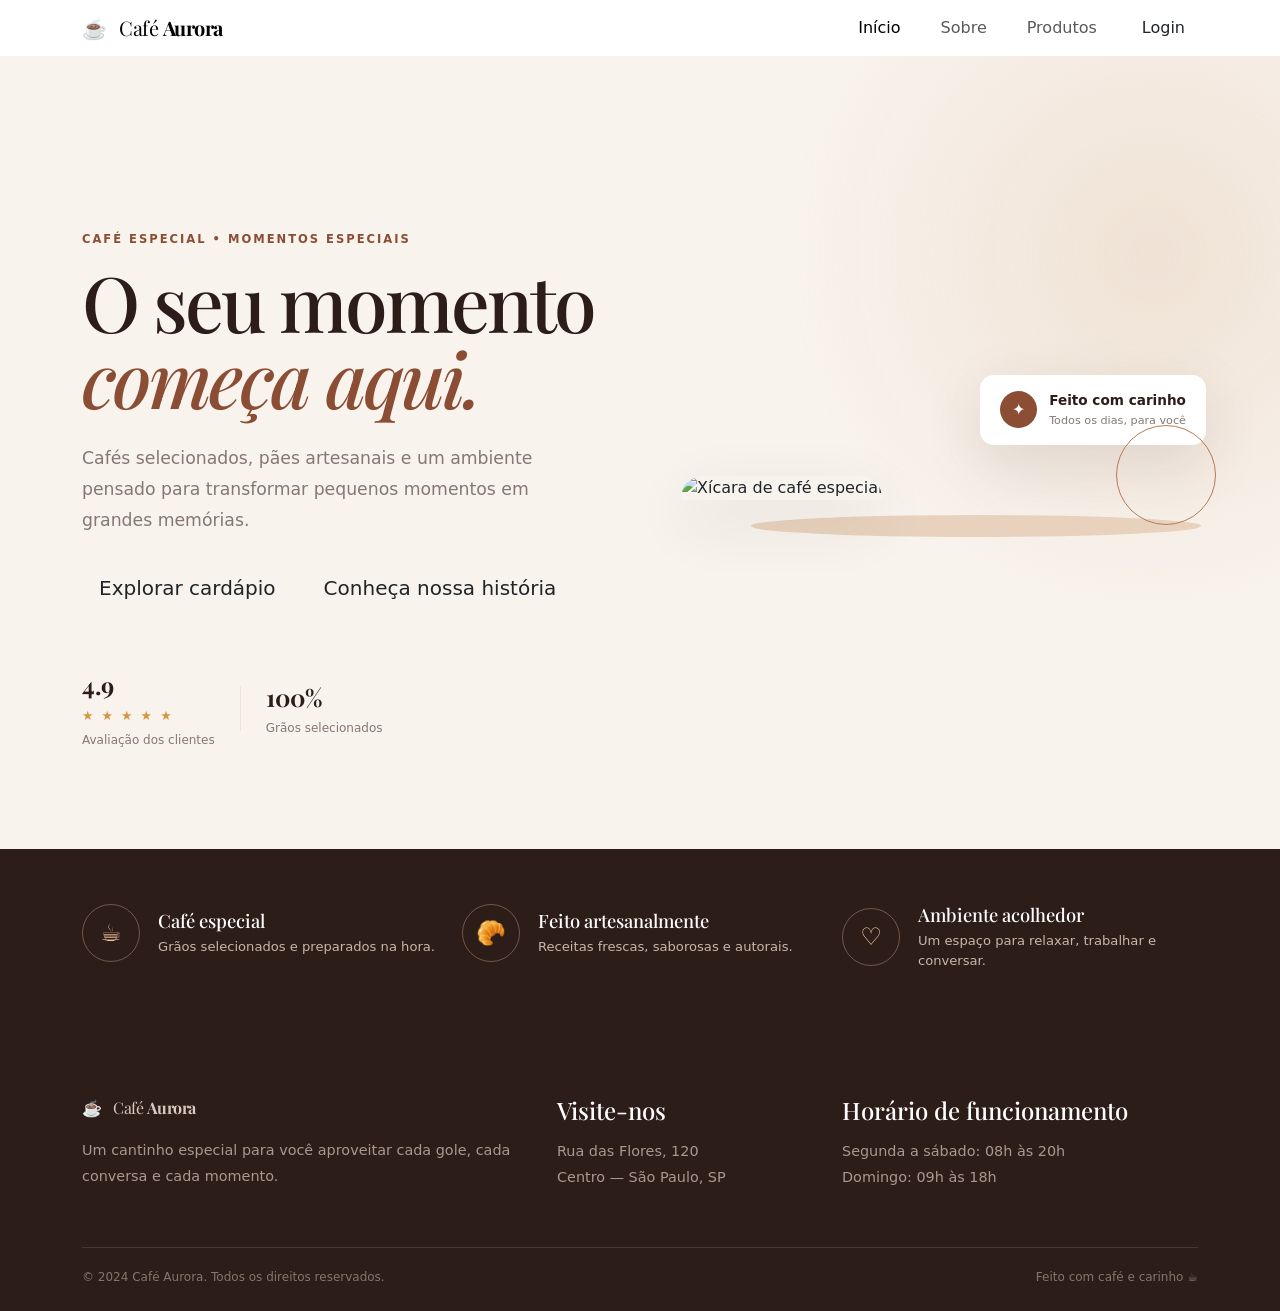
==== index.html @ 01883707 "Change title from 'Café Aurora' to 'Café Aurudo'" ====
<!DOCTYPE html>
<html lang="pt-BR">

<head>
    <meta charset="UTF-8">
    <meta name="viewport" content="width=device-width, initial-scale=1.0">
    <meta name="description" content="Café Aurora — cafés especiais, pães artesanais e momentos inesquecíveis.">
    <title>Café Aurudo</title>

    <link rel="preconnect" href="https://fonts.googleapis.com">
    <link rel="preconnect" href="https://fonts.gstatic.com" crossorigin>
    <link href="https://fonts.googleapis.com/css2?family=DM+Sans:wght@400;500;600;700&family=Playfair+Display:wght@600;700;800&display=swap" rel="stylesheet">

    <link rel="stylesheet" href="./static/css/style.css">
    <link href="https://cdn.jsdelivr.net/npm/bootstrap@5.3.8/dist/css/bootstrap.min.css" rel="stylesheet"
        integrity="sha384-sRIl4kxILFvY47J16cr9ZwB07vP4J8+LH7qKQnuqkuIAvNWLzeN8tE5YBujZqJLB" crossorigin="anonymous">
</head>

<body>

    <header class="site-header">
        <nav class="navbar navbar-expand-lg">
            <div class="container">
                <a class="navbar-brand" href="index.html">
                    <span class="brand-icon">☕</span>
                    Café <strong>Aurora</strong>
                </a>

                <button class="navbar-toggler" type="button" data-bs-toggle="collapse"
                    data-bs-target="#menuPrincipal" aria-controls="menuPrincipal"
                    aria-expanded="false" aria-label="Abrir menu">
                    <span class="navbar-toggler-icon"></span>
                </button>

                <div class="collapse navbar-collapse" id="menuPrincipal">
                    <ul class="navbar-nav ms-auto align-items-lg-center gap-lg-4">
                        <li class="nav-item">
                            <a class="nav-link active" href="index.html">Início</a>
                        </li>
                        <li class="nav-item">
                            <a class="nav-link" href="sobre.html">Sobre</a>
                        </li>
                        <li class="nav-item">
                            <a class="nav-link" href="produtos.html">Produtos</a>
                        </li>
                        <li class="nav-item" id="nav-pedidos" style="display: none;">
                            <a class="nav-link" href="pedidos.html">Meus Pedidos</a>
                        </li>
                        <li class="nav-item" id="nav-admin" style="display: none;">
                            <a class="nav-link" href="administrativo.html">Administrativo</a>
                        </li>
                        <li class="nav-item">
                            <a id="btn-login-nav" class="btn btn-coffee" href="login.html">Login</a>
                        </li>
                        <li class="nav-item" id="nav-usuario" style="display: none;">
                            <div class="usuario-menu">
                                <span id="usuario-nome">Usuário</span>
                                <button id="btn-logout" class="btn btn-outline-coffee btn-sm">Sair</button>
                            </div>
                        </li>
                    </ul>
                </div>
            </div>
        </nav>
    </header>

    <main>

        <section id="inicio" class="hero-section">
            <div class="container">
                <div class="row align-items-center g-5">

                    <div class="col-lg-6">
                        <span class="eyebrow">CAFÉ ESPECIAL • MOMENTOS ESPECIAIS</span>

                        <h1>
                            O seu momento
                            <span>começa aqui.</span>
                        </h1>

                        <p class="hero-text">
                            Cafés selecionados, pães artesanais e um ambiente pensado
                            para transformar pequenos momentos em grandes memórias.
                        </p>

                        <div class="hero-buttons">
                            <a href="produtos.html" class="btn btn-coffee btn-lg">
                                Explorar cardápio
                            </a>
                            <a href="sobre.html" class="btn btn-outline-coffee btn-lg">
                                Conheça nossa história
                            </a>
                        </div>

                        <div class="hero-info">
                            <div>
                                <strong>4.9</strong>
                                <span>★ ★ ★ ★ ★</span>
                                <small>Avaliação dos clientes</small>
                            </div>

                            <div class="info-divider"></div>

                            <div>
                                <strong>100%</strong>
                                <small>Grãos selecionados</small>
                            </div>
                        </div>
                    </div>

                    <div class="col-lg-6">
                        <div class="hero-image-wrapper">
                            <img src="./static/img/cafe1.png" class="hero-image" alt="Xícara de café especial">
                            <div class="floating-card">
                                <span class="floating-icon">✦</span>
                                <div>
                                    <strong>Feito com carinho</strong>
                                    <small>Todos os dias, para você</small>
                                </div>
                            </div>
                            <div class="decorative-circle"></div>
                        </div>
                    </div>

                </div>
            </div>
        </section>

        <section class="features-section">
            <div class="container">
                <div class="row g-4">

                    <div class="col-md-4">
                        <div class="feature-card">
                            <span class="feature-icon">☕</span>
                            <div>
                                <h3>Café especial</h3>
                                <p>Grãos selecionados e preparados na hora.</p>
                            </div>
                        </div>
                    </div>

                    <div class="col-md-4">
                        <div class="feature-card">
                            <span class="feature-icon">🥐</span>
                            <div>
                                <h3>Feito artesanalmente</h3>
                                <p>Receitas frescas, saborosas e autorais.</p>
                            </div>
                        </div>
                    </div>

                    <div class="col-md-4">
                        <div class="feature-card">
                            <span class="feature-icon">♡</span>
                            <div>
                                <h3>Ambiente acolhedor</h3>
                                <p>Um espaço para relaxar, trabalhar e conversar.</p>
                            </div>
                        </div>
                    </div>

                </div>
            </div>
        </section>

    </main>

    <footer class="site-footer">
        <div class="container">
            <div class="row gy-4 align-items-center">
                <div class="col-lg-5">
                    <a class="navbar-brand footer-brand" href="index.html">
                        <span class="brand-icon">☕</span>
                        Café <strong>Aurora</strong>
                    </a>
                    <p>Um cantinho especial para você aproveitar cada gole, cada conversa e cada momento.</p>
                </div>
                <div class="col-lg-3">
                    <h4>Visite-nos</h4>
                    <p>Rua das Flores, 120<br>Centro — São Paulo, SP</p>
                </div>
                <div class="col-lg-4">
                    <h4>Horário de funcionamento</h4>
                    <p>Segunda a sábado: 08h às 20h<br>Domingo: 09h às 18h</p>
                </div>
            </div>
            <div class="footer-bottom">
                <span>© 2024 Café Aurora. Todos os direitos reservados.</span>
                <span>Feito com café e carinho ☕</span>
            </div>
        </div>
    </footer>

    <script src="https://cdn.jsdelivr.net/npm/bootstrap@5.3.8/dist/js/bootstrap.bundle.min.js"
        integrity="sha384-FKyoEForCGlyvwx9Hj09JcYn3nv7wiPVlz7YYwJrWVcXK/BmnVDxM+D2scQbITxI"
        crossorigin="anonymous"></script>

    <script src="./static/js/auth.js"></script>

</body>

</html>
---- static/css/style.css ----
:root {
  --coffee-dark: #2d1d18;
  --coffee: #8b4e35;
  --coffee-light: #b97955;
  --cream: #f8f3ed;
  --cream-dark: #eee3d7;
  --text: #40322c;
  --muted: #867871;
  --white: #ffffff;
  --shadow: 0 20px 60px rgba(67, 42, 29, 0.12);
}

* { box-sizing: border-box; }
html { scroll-behavior: smooth; }
body {
  margin: 0;
  font-family: "DM Sans", sans-serif;
  background: var(--cream);
  color: var(--text);
}

h1, h2, h3, h4, .navbar-brand { font-family: "Playfair Display", serif; }
img { max-width: 100%; }

a { text-decoration: none; }
button, input, select, textarea { font-family: inherit; }

.site-header { position: relative; z-index: 10; }
.navbar { padding: 20px 0; }
.navbar-brand {
  color: var(--coffee-dark);
  font-size: 1.6rem;
  letter-spacing: -0.5px;
}
.navbar-brand:hover { color: var(--coffee); }
.brand-icon { margin-right: 8px; }
.nav-link {
  color: var(--coffee-dark);
  font-weight: 600;
}
.nav-link:hover, .nav-link.active { color: var(--coffee); }

.btn {
  border-radius: 50px;
  padding: 12px 22px;
  font-weight: 700;
  transition: all 0.3s ease;
}
.btn-coffee {
  background: var(--coffee);
  color: var(--white);
  border: 2px solid var(--coffee);
}
.btn-coffee:hover {
  background: var(--coffee-dark);
  border-color: var(--coffee-dark);
  color: var(--white);
}
.btn-outline-coffee {
  background: transparent;
  border: 2px solid var(--coffee);
  color: var(--coffee);
}
.btn-outline-coffee:hover {
  background: var(--coffee);
  color: var(--white);
}
.btn-sm {
  padding: 8px 14px;
  font-size: 0.8rem;
}

.usuario-menu {
  display: flex;
  align-items: center;
  gap: 10px;
  padding: 8px 12px;
  border-radius: 999px;
  background: rgba(139, 78, 53, 0.06);
  color: var(--coffee-dark);
  font-weight: 600;
}

.eyebrow {
  display: inline-block;
  margin-bottom: 16px;
  color: var(--coffee);
  font-size: 0.72rem;
  font-weight: 800;
  letter-spacing: 2px;
}

.site-footer {
  background: var(--coffee-dark);
  color: #d9c9be;
  padding: 70px 0 25px;
}
.footer-brand {
  display: inline-block;
  margin-bottom: 18px;
  color: var(--white);
}
.site-footer p {
  color: #aa988c;
  line-height: 1.8;
  font-size: 0.9rem;
}
.site-footer h4 {
  color: var(--white);
  margin-bottom: 15px;
}
.footer-bottom {
  display: flex;
  justify-content: space-between;
  gap: 20px;
  margin-top: 40px;
  padding-top: 20px;
  border-top: 1px solid rgba(255,255,255,0.12);
  color: #86756a;
  font-size: 0.75rem;
}

.hero-section {
  min-height: 780px;
  padding: 170px 0 100px;
  background:
      radial-gradient(circle at 90% 25%, rgba(212, 165, 125, 0.22), transparent 28%),
      var(--cream);
}

.hero-section h1 {
  max-width: 580px;
  color: var(--coffee-dark);
  font-size: clamp(3.4rem, 6vw, 5.7rem);
  line-height: 0.98;
  letter-spacing: -3px;
}

.hero-section h1 span {
  color: var(--coffee);
  font-style: italic;
}

.hero-text {
  max-width: 490px;
  margin: 28px 0;
  color: var(--muted);
  font-size: 1.08rem;
  line-height: 1.8;
}

.hero-buttons {
  display: flex;
  flex-wrap: wrap;
  gap: 14px;
}

.hero-info {
  display: flex;
  align-items: center;
  gap: 25px;
  margin-top: 55px;
}

.hero-info strong {
  display: block;
  color: var(--coffee-dark);
  font-family: "Playfair Display", serif;
  font-size: 1.5rem;
}

.hero-info span {
  color: #d5973d;
  font-size: 0.8rem;
  letter-spacing: 2px;
}

.hero-info small {
  display: block;
  margin-top: 4px;
  color: var(--muted);
  font-size: 0.75rem;
}

.info-divider {
  width: 1px;
  height: 45px;
  background: var(--cream-dark);
}

.hero-image-wrapper {
  position: relative;
  z-index: 1;
  max-width: 500px;
  margin: 0 auto;
}

.hero-image-wrapper::before {
  position: absolute;
  z-index: -1;
  top: 40px;
  right: -20px;
  width: 90%;
  height: 90%;
  border-radius: 50%;
  background: #e8d2bd;
  content: "";
}

.hero-image {
  width: 100%;
  height: 520px;
  border-radius: 240px 240px 25px 25px;
  object-fit: cover;
  box-shadow: var(--shadow);
}

.decorative-circle {
  position: absolute;
  right: -35px;
  bottom: -25px;
  width: 100px;
  height: 100px;
  border: 1px solid var(--coffee-light);
  border-radius: 50%;
}

.floating-card {
  position: absolute;
  right: -25px;
  bottom: 55px;
  display: flex;
  align-items: center;
  gap: 12px;
  padding: 15px 20px;
  border-radius: 14px;
  background: var(--white);
  box-shadow: var(--shadow);
}

.floating-icon {
  display: grid;
  width: 37px;
  height: 37px;
  color: var(--white);
  background: var(--coffee);
  border-radius: 50%;
  place-items: center;
}

.floating-card strong,
.floating-card small {
  display: block;
}

.floating-card strong {
  color: var(--coffee-dark);
  font-size: 0.85rem;
}

.floating-card small {
  margin-top: 3px;
  color: var(--muted);
  font-size: 0.7rem;
}

.features-section {
  padding: 55px 0;
  background: var(--coffee-dark);
}

.feature-card {
  display: flex;
  align-items: center;
  gap: 18px;
  color: var(--white);
}

.feature-icon {
  display: grid;
  flex-shrink: 0;
  width: 58px;
  height: 58px;
  color: #f4c49d;
  border: 1px solid rgba(244, 196, 157, 0.35);
  border-radius: 50%;
  font-size: 1.5rem;
  place-items: center;
}

.feature-card h3 {
  margin-bottom: 5px;
  font-size: 1.15rem;
}

.feature-card p {
  margin: 0;
  color: #c9b6a9;
  font-size: 0.82rem;
}

@media (max-width: 991px) {
  .site-header {
    position: relative;
    background: var(--cream);
  }

  .navbar {
    padding: 18px 0;
  }

  .navbar-collapse {
    padding-top: 20px;
  }

  .hero-section {
    min-height: auto;
    padding-top: 90px;
  }

  .hero-image-wrapper {
    margin-top: 30px;
  }

  .nav-item .btn {
    display: inline-block;
    margin-top: 10px;
  }
}

@media (max-width: 576px) {
  .hero-section {
    padding: 70px 0;
  }

  .hero-section h1 {
    font-size: 3.4rem;
  }

  .hero-image {
    height: 390px;
  }

  .floating-card {
    right: 5px;
    bottom: 30px;
  }

  .hero-info {
    gap: 15px;
  }
}
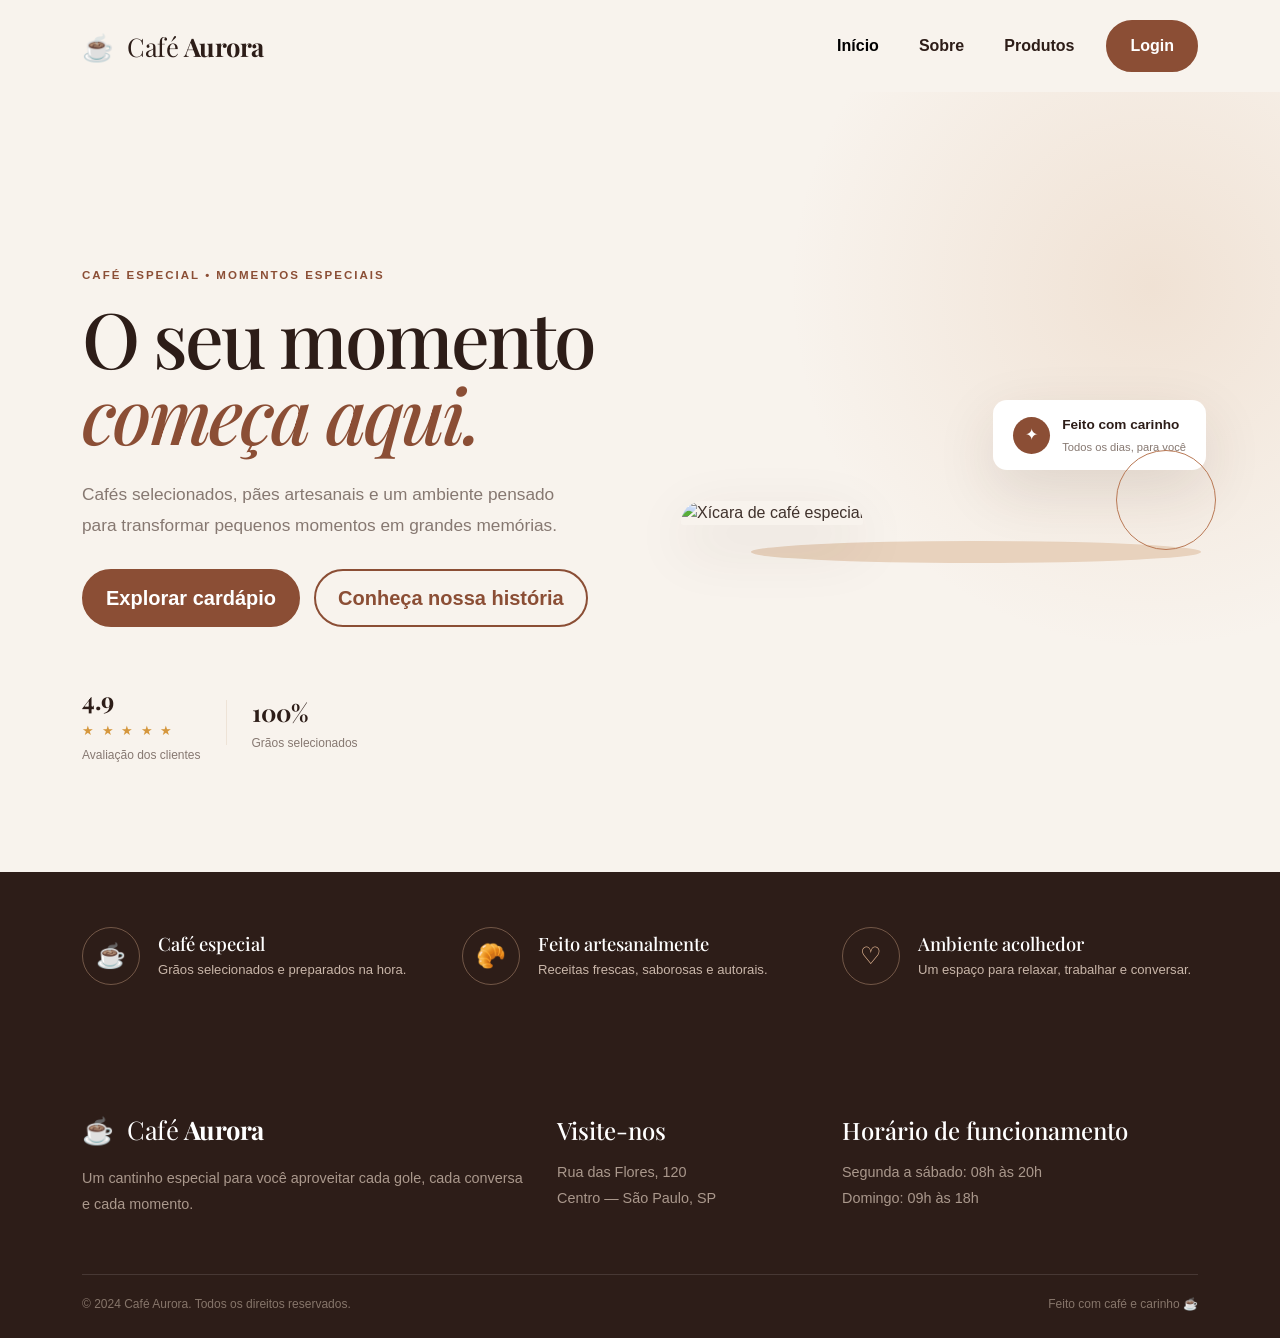
==== commit 86ac87d2: "Fix title and update hero image source" ====
--- a/index.html
+++ b/index.html
@@ -5,15 +5,16 @@
     <meta charset="UTF-8">
     <meta name="viewport" content="width=device-width, initial-scale=1.0">
     <meta name="description" content="Café Aurora — cafés especiais, pães artesanais e momentos inesquecíveis.">
-    <title>Café Aurudo</title>
+    <title>Café Aurora</title>
 
     <link rel="preconnect" href="https://fonts.googleapis.com">
     <link rel="preconnect" href="https://fonts.gstatic.com" crossorigin>
     <link href="https://fonts.googleapis.com/css2?family=DM+Sans:wght@400;500;600;700&family=Playfair+Display:wght@600;700;800&display=swap" rel="stylesheet">
 
-    <link rel="stylesheet" href="./static/css/style.css">
     <link href="https://cdn.jsdelivr.net/npm/bootstrap@5.3.8/dist/css/bootstrap.min.css" rel="stylesheet"
         integrity="sha384-sRIl4kxILFvY47J16cr9ZwB07vP4J8+LH7qKQnuqkuIAvNWLzeN8tE5YBujZqJLB" crossorigin="anonymous">
+
+    <link rel="stylesheet" href="./static/css/style.css">
 </head>
 
 <body>
@@ -110,7 +111,7 @@
 
                     <div class="col-lg-6">
                         <div class="hero-image-wrapper">
-                            <img src="./static/img/cafe1.png" class="hero-image" alt="Xícara de café especial">
+                            <img src="https://images.unsplash.com/photo-1497636577773-f1231844b336?auto=format&fit=crop&w=800&q=80" class="hero-image" alt="Xícara de café especial">
                             <div class="floating-card">
                                 <span class="floating-icon">✦</span>
                                 <div>
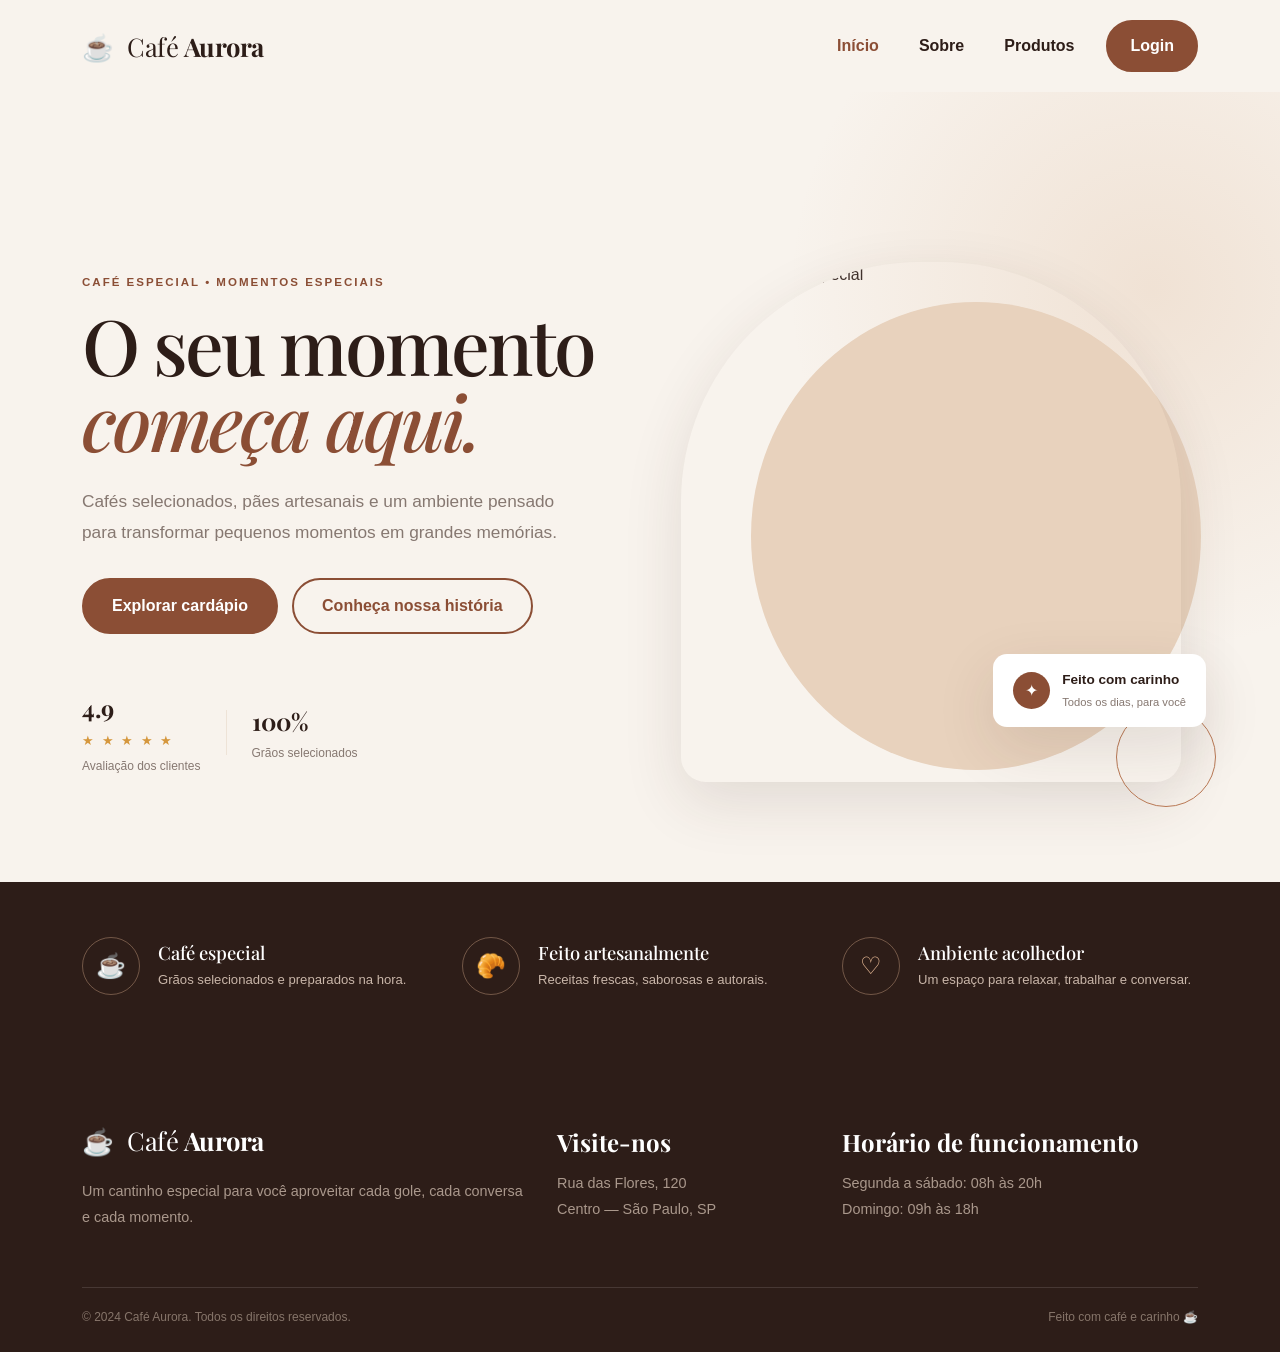
==== commit f1257b0f: "Atualizar CSS completo com todos os estilos consolidados e otimizados" ====
--- a/index.html
+++ b/index.html
@@ -201,4 +201,4 @@
 
 </body>
 
-</html>
+</html>
--- a/static/css/style.css
+++ b/static/css/style.css
@@ -10,64 +10,114 @@
   --shadow: 0 20px 60px rgba(67, 42, 29, 0.12);
 }
 
-* { box-sizing: border-box; }
-html { scroll-behavior: smooth; }
+* {
+  margin: 0;
+  padding: 0;
+  box-sizing: border-box;
+}
+
+html {
+  scroll-behavior: smooth;
+}
+
 body {
-  margin: 0;
   font-family: "DM Sans", sans-serif;
   background: var(--cream);
   color: var(--text);
-}
-
-h1, h2, h3, h4, .navbar-brand { font-family: "Playfair Display", serif; }
-img { max-width: 100%; }
-
-a { text-decoration: none; }
-button, input, select, textarea { font-family: inherit; }
-
-.site-header { position: relative; z-index: 10; }
-.navbar { padding: 20px 0; }
+  line-height: 1.6;
+}
+
+h1, h2, h3, h4, .navbar-brand {
+  font-family: "Playfair Display", serif;
+}
+
+img {
+  max-width: 100%;
+  height: auto;
+}
+
+a {
+  text-decoration: none;
+  color: inherit;
+}
+
+button, input, select, textarea {
+  font-family: inherit;
+}
+
+.site-header {
+  position: relative;
+  z-index: 100;
+  background: var(--cream);
+}
+
+.navbar {
+  padding: 20px 0;
+}
+
 .navbar-brand {
-  color: var(--coffee-dark);
+  color: var(--coffee-dark) !important;
   font-size: 1.6rem;
   letter-spacing: -0.5px;
 }
-.navbar-brand:hover { color: var(--coffee); }
-.brand-icon { margin-right: 8px; }
+
+.navbar-brand:hover {
+  color: var(--coffee) !important;
+}
+
+.brand-icon {
+  margin-right: 8px;
+}
+
 .nav-link {
-  color: var(--coffee-dark);
+  color: var(--coffee-dark) !important;
   font-weight: 600;
 }
-.nav-link:hover, .nav-link.active { color: var(--coffee); }
+
+.nav-link:hover,
+.nav-link.active {
+  color: var(--coffee) !important;
+}
 
 .btn {
   border-radius: 50px;
   padding: 12px 22px;
   font-weight: 700;
   transition: all 0.3s ease;
-}
+  border: none;
+}
+
 .btn-coffee {
   background: var(--coffee);
   color: var(--white);
   border: 2px solid var(--coffee);
 }
+
 .btn-coffee:hover {
   background: var(--coffee-dark);
   border-color: var(--coffee-dark);
   color: var(--white);
 }
+
 .btn-outline-coffee {
   background: transparent;
   border: 2px solid var(--coffee);
   color: var(--coffee);
 }
+
 .btn-outline-coffee:hover {
   background: var(--coffee);
   color: var(--white);
 }
+
 .btn-sm {
   padding: 8px 14px;
   font-size: 0.8rem;
+}
+
+.btn-lg {
+  padding: 14px 28px;
+  font-size: 1rem;
 }
 
 .usuario-menu {
@@ -88,44 +138,15 @@
   font-size: 0.72rem;
   font-weight: 800;
   letter-spacing: 2px;
-}
-
-.site-footer {
-  background: var(--coffee-dark);
-  color: #d9c9be;
-  padding: 70px 0 25px;
-}
-.footer-brand {
-  display: inline-block;
-  margin-bottom: 18px;
-  color: var(--white);
-}
-.site-footer p {
-  color: #aa988c;
-  line-height: 1.8;
-  font-size: 0.9rem;
-}
-.site-footer h4 {
-  color: var(--white);
-  margin-bottom: 15px;
-}
-.footer-bottom {
-  display: flex;
-  justify-content: space-between;
-  gap: 20px;
-  margin-top: 40px;
-  padding-top: 20px;
-  border-top: 1px solid rgba(255,255,255,0.12);
-  color: #86756a;
-  font-size: 0.75rem;
+  text-transform: uppercase;
 }
 
 .hero-section {
   min-height: 780px;
   padding: 170px 0 100px;
   background:
-      radial-gradient(circle at 90% 25%, rgba(212, 165, 125, 0.22), transparent 28%),
-      var(--cream);
+    radial-gradient(circle at 90% 25%, rgba(212, 165, 125, 0.22), transparent 28%),
+    var(--cream);
 }
 
 .hero-section h1 {
@@ -134,6 +155,7 @@
   font-size: clamp(3.4rem, 6vw, 5.7rem);
   line-height: 0.98;
   letter-spacing: -3px;
+  margin-bottom: 20px;
 }
 
 .hero-section h1 span {
@@ -153,6 +175,7 @@
   display: flex;
   flex-wrap: wrap;
   gap: 14px;
+  margin: 30px 0;
 }
 
 .hero-info {
@@ -162,20 +185,20 @@
   margin-top: 55px;
 }
 
-.hero-info strong {
+.hero-info div strong {
   display: block;
   color: var(--coffee-dark);
   font-family: "Playfair Display", serif;
   font-size: 1.5rem;
 }
 
-.hero-info span {
+.hero-info div span {
   color: #d5973d;
   font-size: 0.8rem;
   letter-spacing: 2px;
 }
 
-.hero-info small {
+.hero-info div small {
   display: block;
   margin-top: 4px;
   color: var(--muted);
@@ -213,6 +236,7 @@
   border-radius: 240px 240px 25px 25px;
   object-fit: cover;
   box-shadow: var(--shadow);
+  display: block;
 }
 
 .decorative-circle {
@@ -236,6 +260,7 @@
   border-radius: 14px;
   background: var(--white);
   box-shadow: var(--shadow);
+  z-index: 10;
 }
 
 .floating-icon {
@@ -246,19 +271,17 @@
   background: var(--coffee);
   border-radius: 50%;
   place-items: center;
-}
-
-.floating-card strong,
+  flex-shrink: 0;
+}
+
+.floating-card strong {
+  display: block;
+  color: var(--coffee-dark);
+  font-size: 0.85rem;
+}
+
 .floating-card small {
   display: block;
-}
-
-.floating-card strong {
-  color: var(--coffee-dark);
-  font-size: 0.85rem;
-}
-
-.floating-card small {
   margin-top: 3px;
   color: var(--muted);
   font-size: 0.7rem;
@@ -291,6 +314,7 @@
 .feature-card h3 {
   margin-bottom: 5px;
   font-size: 1.15rem;
+  color: var(--white);
 }
 
 .feature-card p {
@@ -299,6 +323,41 @@
   font-size: 0.82rem;
 }
 
+.site-footer {
+  background: var(--coffee-dark);
+  color: #d9c9be;
+  padding: 70px 0 25px;
+}
+
+.footer-brand {
+  display: inline-block;
+  margin-bottom: 18px;
+  color: var(--white) !important;
+}
+
+.site-footer p {
+  color: #aa988c;
+  line-height: 1.8;
+  font-size: 0.9rem;
+}
+
+.site-footer h4 {
+  color: var(--white);
+  margin-bottom: 15px;
+  font-weight: 700;
+}
+
+.footer-bottom {
+  display: flex;
+  justify-content: space-between;
+  gap: 20px;
+  margin-top: 40px;
+  padding-top: 20px;
+  border-top: 1px solid rgba(255, 255, 255, 0.12);
+  color: #86756a;
+  font-size: 0.75rem;
+}
+
 @media (max-width: 991px) {
   .site-header {
     position: relative;
@@ -328,13 +387,28 @@
   }
 }
 
+@media (max-width: 768px) {
+  .footer-bottom {
+    flex-direction: column;
+  }
+
+  .hero-info {
+    flex-direction: column;
+    gap: 15px;
+  }
+
+  .info-divider {
+    display: none;
+  }
+}
+
 @media (max-width: 576px) {
   .hero-section {
     padding: 70px 0;
   }
 
   .hero-section h1 {
-    font-size: 3.4rem;
+    font-size: 2.8rem;
   }
 
   .hero-image {
@@ -345,8 +419,587 @@
     right: 5px;
     bottom: 30px;
   }
-
-  .hero-info {
-    gap: 15px;
-  }
-}
+}
+
+.sobre-main {
+  padding-top: 110px;
+}
+
+.sobre-hero,
+.historia-section,
+.ambiente-section,
+.localizacao-section,
+.memorial-section {
+  padding: 90px 0;
+}
+
+.sobre-hero {
+  background: linear-gradient(135deg, rgba(184, 122, 88, 0.08), rgba(255, 255, 255, 0));
+}
+
+.sobre-hero h1 {
+  font-size: clamp(2.8rem, 5vw, 4.4rem);
+  color: var(--coffee-dark);
+  line-height: 1.1;
+  margin-bottom: 20px;
+}
+
+.sobre-hero h1 span,
+.section-heading h2 span,
+.ambiente-section h2 span,
+.localizacao-section h2 span {
+  color: var(--coffee);
+  font-style: italic;
+}
+
+.sobre-hero p,
+.historia-section p,
+.ambiente-section p,
+.localizacao-section p,
+.memorial-section p {
+  color: var(--muted);
+  line-height: 1.8;
+  font-size: 1.02rem;
+}
+
+.hero-image-sobre,
+.ambiente-image,
+.mapa-box img {
+  width: 100%;
+  border-radius: 24px;
+  box-shadow: var(--shadow);
+  object-fit: cover;
+}
+
+.hero-image-sobre {
+  height: 420px;
+}
+
+.section-heading h2,
+.ambiente-section h2,
+.localizacao-section h2,
+.memorial-section h2 {
+  font-size: clamp(2.2rem, 4vw, 3.4rem);
+  color: var(--coffee-dark);
+  margin-bottom: 20px;
+}
+
+.lista-ambientes {
+  list-style: none;
+  padding: 0;
+  margin-top: 25px;
+}
+
+.lista-ambientes li {
+  position: relative;
+  padding-left: 28px;
+  margin-bottom: 14px;
+  color: var(--text);
+  font-weight: 500;
+}
+
+.lista-ambientes li::before {
+  content: "✓";
+  position: absolute;
+  left: 0;
+  color: var(--coffee);
+  font-weight: 700;
+}
+
+.ambiente-image {
+  height: 500px;
+}
+
+.info-localizacao {
+  margin-top: 28px;
+  background: #fff;
+  padding: 24px;
+  border-radius: 16px;
+  border: 1px solid var(--cream-dark);
+}
+
+.info-localizacao p {
+  margin: 0 0 10px;
+}
+
+.mapa-box img {
+  height: 380px;
+}
+
+.memorial-section {
+  background: #f0e6dc;
+}
+
+.produtos-main {
+  padding-top: 110px;
+}
+
+.produtos-hero {
+  padding: 80px 0 50px;
+  background: linear-gradient(135deg, rgba(184, 122, 88, 0.08), rgba(255, 255, 255, 0));
+}
+
+.produtos-hero h1 {
+  font-size: clamp(2.4rem, 4vw, 4rem);
+  color: var(--coffee-dark);
+  margin-bottom: 12px;
+}
+
+.produtos-hero p {
+  color: var(--muted);
+  font-size: 1.05rem;
+}
+
+.produtos-layout {
+  padding: 40px 0 90px;
+}
+
+.filtros {
+  display: flex;
+  flex-wrap: wrap;
+  gap: 10px;
+  margin-bottom: 28px;
+}
+
+.filter-btn {
+  border: 2px solid var(--coffee-light);
+  background: transparent;
+  color: var(--coffee);
+  border-radius: 999px;
+  padding: 10px 18px;
+  font-weight: 700;
+  cursor: pointer;
+}
+
+.filter-btn.active {
+  background: var(--coffee);
+  color: var(--white);
+  border-color: var(--coffee);
+}
+
+.produtos-grid {
+  display: grid;
+  grid-template-columns: repeat(auto-fit, minmax(220px, 1fr));
+  gap: 20px;
+}
+
+.produto-card {
+  background: var(--white);
+  border: 1px solid transparent;
+  border-radius: 20px;
+  padding: 20px;
+  box-shadow: 0 10px 25px rgba(67, 42, 29, 0.05);
+  transition: all 0.25s ease;
+}
+
+.produto-card:hover {
+  transform: translateY(-5px);
+  border-color: var(--coffee-light);
+  box-shadow: var(--shadow);
+}
+
+.produto-card.hidden {
+  display: none;
+}
+
+.produto-img {
+  width: 100%;
+  height: 180px;
+  object-fit: cover;
+  border-radius: 14px;
+  margin-bottom: 16px;
+}
+
+.produto-top {
+  display: flex;
+  justify-content: space-between;
+  align-items: center;
+  margin-bottom: 12px;
+}
+
+.produto-top span {
+  font-size: 0.72rem;
+  color: var(--coffee);
+  font-weight: 700;
+  text-transform: uppercase;
+}
+
+.produto-preco {
+  font-weight: 800;
+  color: var(--coffee-dark);
+}
+
+.produto-card h3 {
+  font-size: 1.3rem;
+  color: var(--coffee-dark);
+  margin-bottom: 10px;
+}
+
+.produto-card p {
+  color: var(--muted);
+  line-height: 1.6;
+  margin-bottom: 16px;
+  min-height: 72px;
+}
+
+.produto-actions {
+  display: flex;
+  justify-content: space-between;
+  align-items: center;
+  gap: 10px;
+}
+
+.produto-qt {
+  font-size: 0.8rem;
+  color: var(--muted);
+}
+
+.btn-add {
+  background: var(--coffee);
+  color: var(--white);
+  border: none;
+  border-radius: 10px;
+  padding: 10px 16px;
+  font-weight: 700;
+  cursor: pointer;
+}
+
+.btn-add:hover {
+  background: var(--coffee-dark);
+}
+
+.pedido-resumo {
+  position: sticky;
+  top: 20px;
+  background: var(--white);
+  border-radius: 22px;
+  padding: 24px;
+  border: 1px solid var(--cream-dark);
+  box-shadow: 0 10px 28px rgba(57, 35, 29, 0.06);
+}
+
+.pedido-resumo h2 {
+  font-size: 1.8rem;
+  color: var(--coffee-dark);
+  margin-bottom: 18px;
+}
+
+.cart-items {
+  display: flex;
+  flex-direction: column;
+  gap: 12px;
+  min-height: 150px;
+  margin-bottom: 20px;
+}
+
+.cart-item {
+  display: flex;
+  justify-content: space-between;
+  gap: 12px;
+  border-bottom: 1px solid var(--cream-dark);
+  padding-bottom: 10px;
+}
+
+.cart-item small {
+  color: var(--muted);
+}
+
+.cart-item button {
+  background: transparent;
+  border: none;
+  color: var(--coffee);
+  font-weight: 700;
+  cursor: pointer;
+}
+
+.resumo-total {
+  display: flex;
+  justify-content: space-between;
+  font-weight: 700;
+  margin-top: 12px;
+  padding-top: 14px;
+  border-top: 1px solid var(--cream-dark);
+  color: var(--coffee-dark);
+}
+
+.form-pedido {
+  display: flex;
+  flex-direction: column;
+  gap: 10px;
+  margin-top: 22px;
+}
+
+.form-pedido label {
+  font-weight: 600;
+  color: var(--coffee-dark);
+}
+
+.form-pedido select,
+.form-pedido input,
+.form-pedido textarea {
+  width: 100%;
+  padding: 12px 14px;
+  border-radius: 12px;
+  border: 1px solid var(--cream-dark);
+  background: #fff;
+}
+
+.form-pedido textarea {
+  resize: vertical;
+}
+
+.campo-extra {
+  margin-top: 4px;
+}
+
+.empty-cart {
+  color: var(--muted);
+  text-align: center;
+  padding: 18px 0;
+}
+
+.login-main {
+  padding-top: 120px;
+  min-height: 80vh;
+}
+
+.login-container {
+  display: flex;
+  justify-content: center;
+  align-items: center;
+}
+
+.login-box {
+  width: 100%;
+  max-width: 440px;
+  background: var(--white);
+  border-radius: 24px;
+  padding: 28px;
+  box-shadow: var(--shadow);
+  border: 1px solid var(--cream-dark);
+}
+
+.tabs {
+  display: flex;
+  gap: 8px;
+  margin-bottom: 22px;
+}
+
+.tab-btn {
+  flex: 1;
+  border: none;
+  border-radius: 999px;
+  padding: 12px 14px;
+  font-weight: 700;
+  background: var(--cream);
+  color: var(--coffee-dark);
+  cursor: pointer;
+}
+
+.tab-btn.active {
+  background: var(--coffee);
+  color: var(--white);
+}
+
+.auth-form {
+  display: none;
+}
+
+.auth-form.active {
+  display: block;
+}
+
+.auth-form h2 {
+  font-size: 1.9rem;
+  color: var(--coffee-dark);
+  margin-bottom: 18px;
+}
+
+.auth-form label {
+  display: block;
+  margin: 14px 0 8px;
+  color: var(--coffee-dark);
+  font-weight: 600;
+}
+
+.auth-form input {
+  width: 100%;
+  border: 1px solid var(--cream-dark);
+  border-radius: 12px;
+  padding: 12px 14px;
+  margin-bottom: 8px;
+}
+
+.auth-form button {
+  margin-top: 20px;
+}
+
+.pedidos-main {
+  padding-top: 120px;
+}
+
+.pedidos-header {
+  padding: 30px 0 20px;
+}
+
+.pedidos-header h1 {
+  font-size: clamp(2.2rem, 4vw, 3.4rem);
+  color: var(--coffee-dark);
+}
+
+.pedidos-header h1 span {
+  color: var(--coffee);
+  font-style: italic;
+}
+
+.pedidos-container {
+  padding: 20px 0 90px;
+}
+
+.lista-pedidos {
+  display: grid;
+  gap: 18px;
+}
+
+.pedido-card {
+  background: var(--white);
+  border: 1px solid var(--cream-dark);
+  border-radius: 18px;
+  padding: 22px;
+  box-shadow: 0 10px 24px rgba(67, 42, 29, 0.04);
+}
+
+.pedido-top {
+  display: flex;
+  justify-content: space-between;
+  gap: 15px;
+  align-items: center;
+  margin-bottom: 15px;
+}
+
+.pedido-top h3 {
+  color: var(--coffee-dark);
+  margin: 0;
+}
+
+.status-badge {
+  display: inline-block;
+  padding: 8px 12px;
+  border-radius: 999px;
+  font-size: 0.75rem;
+  font-weight: 700;
+  text-transform: uppercase;
+}
+
+.status-badge.pendente {
+  background: #fff2d4;
+  color: #a67600;
+}
+
+.status-badge.em_atendimento {
+  background: #dfeeff;
+  color: #1a5db0;
+}
+
+.status-badge.finalizado {
+  background: #dff7e7;
+  color: #1d8f43;
+}
+
+.pedido-meta {
+  display: flex;
+  flex-wrap: wrap;
+  gap: 16px;
+  color: var(--muted);
+  font-size: 0.92rem;
+  margin-bottom: 16px;
+}
+
+.pedido-produtos {
+  list-style: none;
+  padding: 0;
+  margin: 0;
+  color: var(--text);
+}
+
+.pedido-produtos li {
+  padding: 8px 0;
+  border-bottom: 1px solid var(--cream-dark);
+}
+
+.pedido-produtos li:last-child {
+  border-bottom: none;
+}
+
+.empty-pedidos {
+  background: var(--white);
+  border-radius: 16px;
+  padding: 40px 20px;
+  text-align: center;
+  color: var(--muted);
+  border: 1px dashed var(--cream-dark);
+}
+
+.admin-main {
+  padding-top: 120px;
+}
+
+.admin-header {
+  padding: 30px 0 20px;
+}
+
+.admin-header h1 {
+  font-size: clamp(2.2rem, 4vw, 3.4rem);
+  color: var(--coffee-dark);
+}
+
+.admin-container {
+  padding: 20px 0 90px;
+}
+
+.tabs-admin {
+  display: flex;
+  gap: 10px;
+  margin-bottom: 20px;
+}
+
+.admin-tab {
+  border: none;
+  padding: 12px 18px;
+  border-radius: 999px;
+  background: var(--white);
+  color: var(--coffee-dark);
+  font-weight: 700;
+  cursor: pointer;
+}
+
+.admin-tab.active {
+  background: var(--coffee);
+  color: var(--white);
+}
+
+.admin-pedidos {
+  display: grid;
+  gap: 18px;
+}
+
+.admin-card {
+  background: var(--white);
+  border: 1px solid var(--cream-dark);
+  border-radius: 18px;
+  padding: 22px;
+}
+
+.admin-card h3 {
+  color: var(--coffee-dark);
+  margin-bottom: 12px;
+}
+
+.admin-card p {
+  color: var(--muted);
+  margin-bottom: 8px;
+}
+
+.admin-card button {
+  margin-top: 16px;
+}
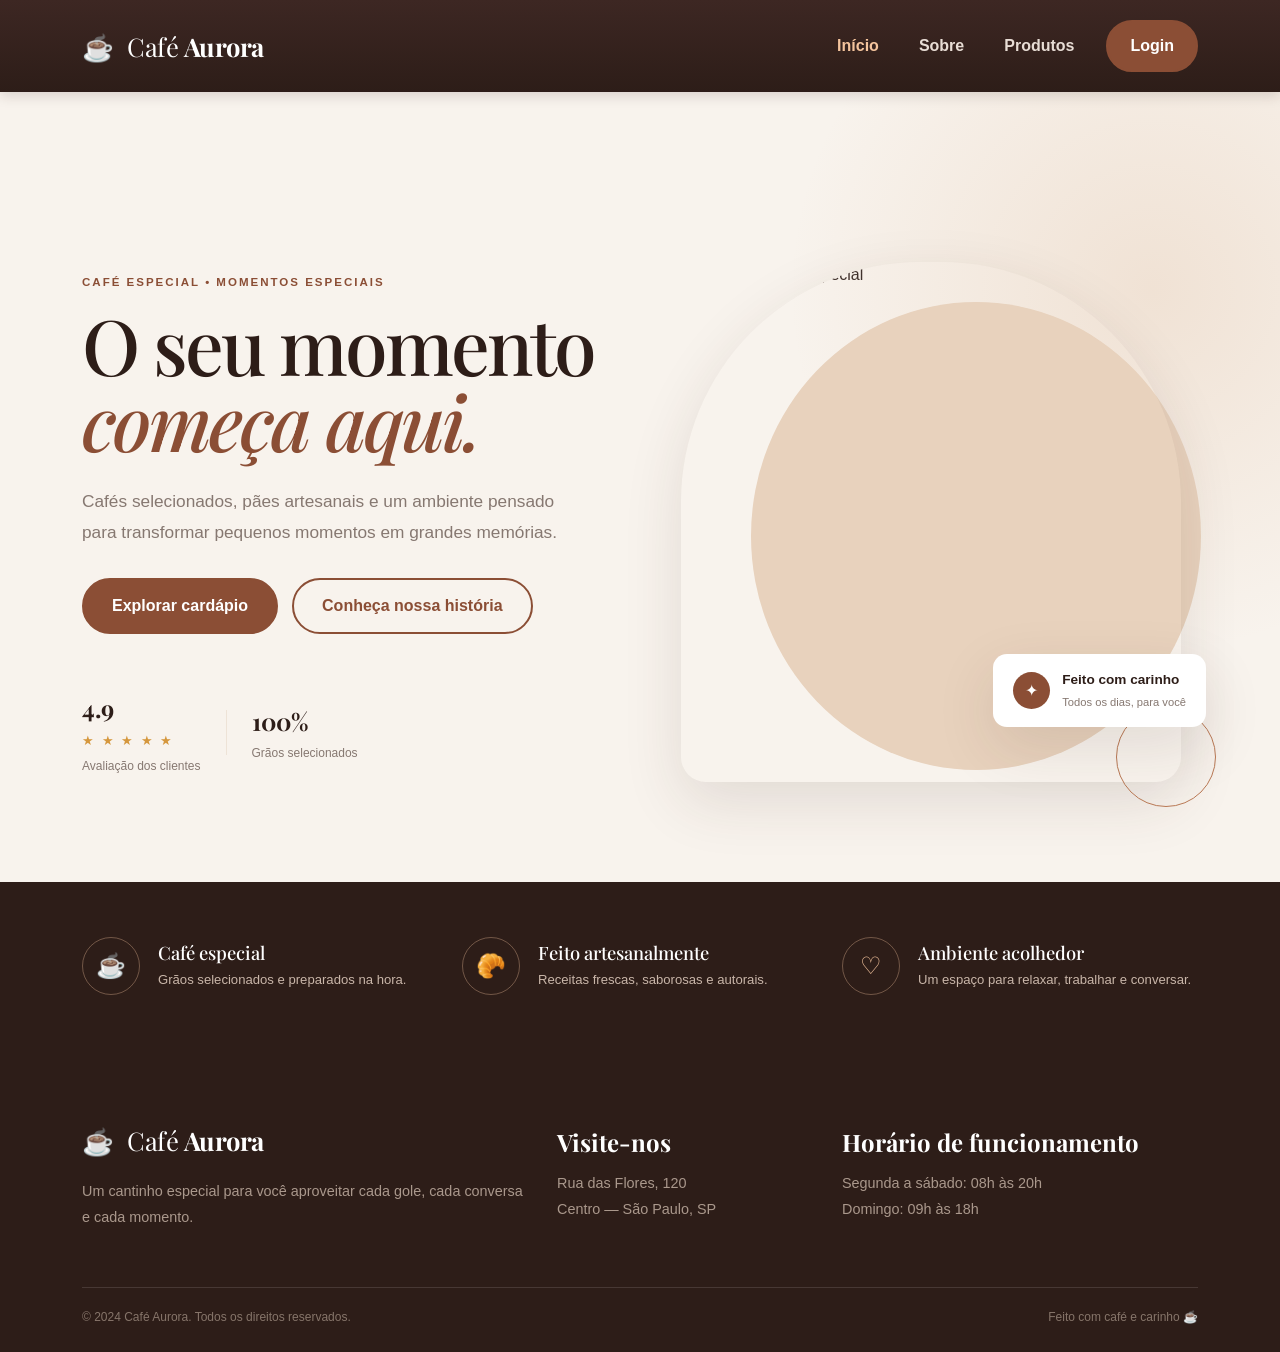
==== commit a9d47486: "Add favicon, register page, and auth improvements for Cafe Aurora site" ====
--- a/index.html
+++ b/index.html
@@ -1,204 +1,160 @@
 <!DOCTYPE html>
 <html lang="pt-BR">
+<head>
+  <meta charset="UTF-8">
+  <meta name="viewport" content="width=device-width, initial-scale=1.0">
+  <meta name="description" content="Café Aurora — cafés especiais, pães artesanais e momentos inesquecíveis.">
+  <title>Café Aurora</title>
+  <link rel="icon" type="image/svg+xml" href="./favicon.svg">
+  <link rel="apple-touch-icon" href="./favicon.svg">
+  <link rel="preconnect" href="https://fonts.googleapis.com">
+  <link rel="preconnect" href="https://fonts.gstatic.com" crossorigin>
+  <link href="https://fonts.googleapis.com/css2?family=DM+Sans:wght@400;500;600;700&family=Playfair+Display:wght@600;700;800&display=swap" rel="stylesheet">
+  <link href="https://cdn.jsdelivr.net/npm/bootstrap@5.3.8/dist/css/bootstrap.min.css" rel="stylesheet"
+        integrity="sha384-sRIl4kxILFvY47J16cr9ZwB07vP4J8+LH7qKQnuqkuIAvNWLzeN8tE5YBujZqJLB" crossorigin="anonymous">
+  <link rel="stylesheet" href="./static/css/style.css">
+</head>
+<body>
+  <header class="site-header">
+    <nav class="navbar navbar-expand-lg">
+      <div class="container">
+        <a class="navbar-brand" href="index.html">
+          <span class="brand-icon">☕</span>
+          Café <strong>Aurora</strong>
+        </a>
 
-<head>
-    <meta charset="UTF-8">
-    <meta name="viewport" content="width=device-width, initial-scale=1.0">
-    <meta name="description" content="Café Aurora — cafés especiais, pães artesanais e momentos inesquecíveis.">
-    <title>Café Aurora</title>
+        <button class="navbar-toggler" type="button" data-bs-toggle="collapse"
+          data-bs-target="#menuPrincipal" aria-controls="menuPrincipal"
+          aria-expanded="false" aria-label="Abrir menu">
+          <span class="navbar-toggler-icon"></span>
+        </button>
 
-    <link rel="preconnect" href="https://fonts.googleapis.com">
-    <link rel="preconnect" href="https://fonts.gstatic.com" crossorigin>
-    <link href="https://fonts.googleapis.com/css2?family=DM+Sans:wght@400;500;600;700&family=Playfair+Display:wght@600;700;800&display=swap" rel="stylesheet">
+        <div class="collapse navbar-collapse" id="menuPrincipal">
+          <ul class="navbar-nav ms-auto align-items-lg-center gap-lg-4">
+            <li class="nav-item"><a class="nav-link active" href="index.html">Início</a></li>
+            <li class="nav-item"><a class="nav-link" href="sobre.html">Sobre</a></li>
+            <li class="nav-item"><a class="nav-link" href="produtos.html">Produtos</a></li>
+            <li class="nav-item" id="nav-pedidos" style="display: none;"><a class="nav-link" href="pedidos.html">Meus Pedidos</a></li>
+            <li class="nav-item" id="nav-admin" style="display: none;"><a class="nav-link" href="administrativo.html">Administrativo</a></li>
+            <li class="nav-item"><a id="btn-login-nav" class="btn btn-coffee" href="login.html">Login</a></li>
+            <li class="nav-item" id="nav-usuario" style="display: none;">
+              <div class="usuario-menu">
+                <span id="usuario-nome">Usuário</span>
+                <button id="btn-logout" class="btn btn-outline-coffee btn-sm">Sair</button>
+              </div>
+            </li>
+          </ul>
+        </div>
+      </div>
+    </nav>
+  </header>
 
-    <link href="https://cdn.jsdelivr.net/npm/bootstrap@5.3.8/dist/css/bootstrap.min.css" rel="stylesheet"
-        integrity="sha384-sRIl4kxILFvY47J16cr9ZwB07vP4J8+LH7qKQnuqkuIAvNWLzeN8tE5YBujZqJLB" crossorigin="anonymous">
+  <main>
+    <section id="inicio" class="hero-section">
+      <div class="container">
+        <div class="row align-items-center g-5">
+          <div class="col-lg-6">
+            <span class="eyebrow">CAFÉ ESPECIAL • MOMENTOS ESPECIAIS</span>
+            <h1>O seu momento <span>começa aqui.</span></h1>
+            <p class="hero-text">Cafés selecionados, pães artesanais e um ambiente pensado para transformar pequenos momentos em grandes memórias.</p>
+            <div class="hero-buttons">
+              <a href="produtos.html" class="btn btn-coffee btn-lg">Explorar cardápio</a>
+              <a href="sobre.html" class="btn btn-outline-coffee btn-lg">Conheça nossa história</a>
+            </div>
+            <div class="hero-info">
+              <div>
+                <strong>4.9</strong>
+                <span>★ ★ ★ ★ ★</span>
+                <small>Avaliação dos clientes</small>
+              </div>
+              <div class="info-divider"></div>
+              <div>
+                <strong>100%</strong>
+                <small>Grãos selecionados</small>
+              </div>
+            </div>
+          </div>
+          <div class="col-lg-6">
+            <div class="hero-image-wrapper">
+              <img src="https://images.unsplash.com/photo-1497636577773-f1231844b336?auto=format&fit=crop&w=800&q=80" class="hero-image" alt="Xícara de café especial">
+              <div class="floating-card">
+                <span class="floating-icon">✦</span>
+                <div>
+                  <strong>Feito com carinho</strong>
+                  <small>Todos os dias, para você</small>
+                </div>
+              </div>
+              <div class="decorative-circle"></div>
+            </div>
+          </div>
+        </div>
+      </div>
+    </section>
 
-    <link rel="stylesheet" href="./static/css/style.css">
-</head>
+    <section class="features-section">
+      <div class="container">
+        <div class="row g-4">
+          <div class="col-md-4">
+            <div class="feature-card">
+              <span class="feature-icon">☕</span>
+              <div>
+                <h3>Café especial</h3>
+                <p>Grãos selecionados e preparados na hora.</p>
+              </div>
+            </div>
+          </div>
+          <div class="col-md-4">
+            <div class="feature-card">
+              <span class="feature-icon">🥐</span>
+              <div>
+                <h3>Feito artesanalmente</h3>
+                <p>Receitas frescas, saborosas e autorais.</p>
+              </div>
+            </div>
+          </div>
+          <div class="col-md-4">
+            <div class="feature-card">
+              <span class="feature-icon">♡</span>
+              <div>
+                <h3>Ambiente acolhedor</h3>
+                <p>Um espaço para relaxar, trabalhar e conversar.</p>
+              </div>
+            </div>
+          </div>
+        </div>
+      </div>
+    </section>
+  </main>
 
-<body>
+  <footer class="site-footer">
+    <div class="container">
+      <div class="row gy-4 align-items-center">
+        <div class="col-lg-5">
+          <a class="navbar-brand footer-brand" href="index.html">
+            <span class="brand-icon">☕</span>
+            Café <strong>Aurora</strong>
+          </a>
+          <p>Um cantinho especial para você aproveitar cada gole, cada conversa e cada momento.</p>
+        </div>
+        <div class="col-lg-3">
+          <h4>Visite-nos</h4>
+          <p>Rua das Flores, 120<br>Centro — São Paulo, SP</p>
+        </div>
+        <div class="col-lg-4">
+          <h4>Horário de funcionamento</h4>
+          <p>Segunda a sábado: 08h às 20h<br>Domingo: 09h às 18h</p>
+        </div>
+      </div>
+      <div class="footer-bottom">
+        <span>© 2024 Café Aurora. Todos os direitos reservados.</span>
+        <span>Feito com café e carinho ☕</span>
+      </div>
+    </div>
+  </footer>
 
-    <header class="site-header">
-        <nav class="navbar navbar-expand-lg">
-            <div class="container">
-                <a class="navbar-brand" href="index.html">
-                    <span class="brand-icon">☕</span>
-                    Café <strong>Aurora</strong>
-                </a>
-
-                <button class="navbar-toggler" type="button" data-bs-toggle="collapse"
-                    data-bs-target="#menuPrincipal" aria-controls="menuPrincipal"
-                    aria-expanded="false" aria-label="Abrir menu">
-                    <span class="navbar-toggler-icon"></span>
-                </button>
-
-                <div class="collapse navbar-collapse" id="menuPrincipal">
-                    <ul class="navbar-nav ms-auto align-items-lg-center gap-lg-4">
-                        <li class="nav-item">
-                            <a class="nav-link active" href="index.html">Início</a>
-                        </li>
-                        <li class="nav-item">
-                            <a class="nav-link" href="sobre.html">Sobre</a>
-                        </li>
-                        <li class="nav-item">
-                            <a class="nav-link" href="produtos.html">Produtos</a>
-                        </li>
-                        <li class="nav-item" id="nav-pedidos" style="display: none;">
-                            <a class="nav-link" href="pedidos.html">Meus Pedidos</a>
-                        </li>
-                        <li class="nav-item" id="nav-admin" style="display: none;">
-                            <a class="nav-link" href="administrativo.html">Administrativo</a>
-                        </li>
-                        <li class="nav-item">
-                            <a id="btn-login-nav" class="btn btn-coffee" href="login.html">Login</a>
-                        </li>
-                        <li class="nav-item" id="nav-usuario" style="display: none;">
-                            <div class="usuario-menu">
-                                <span id="usuario-nome">Usuário</span>
-                                <button id="btn-logout" class="btn btn-outline-coffee btn-sm">Sair</button>
-                            </div>
-                        </li>
-                    </ul>
-                </div>
-            </div>
-        </nav>
-    </header>
-
-    <main>
-
-        <section id="inicio" class="hero-section">
-            <div class="container">
-                <div class="row align-items-center g-5">
-
-                    <div class="col-lg-6">
-                        <span class="eyebrow">CAFÉ ESPECIAL • MOMENTOS ESPECIAIS</span>
-
-                        <h1>
-                            O seu momento
-                            <span>começa aqui.</span>
-                        </h1>
-
-                        <p class="hero-text">
-                            Cafés selecionados, pães artesanais e um ambiente pensado
-                            para transformar pequenos momentos em grandes memórias.
-                        </p>
-
-                        <div class="hero-buttons">
-                            <a href="produtos.html" class="btn btn-coffee btn-lg">
-                                Explorar cardápio
-                            </a>
-                            <a href="sobre.html" class="btn btn-outline-coffee btn-lg">
-                                Conheça nossa história
-                            </a>
-                        </div>
-
-                        <div class="hero-info">
-                            <div>
-                                <strong>4.9</strong>
-                                <span>★ ★ ★ ★ ★</span>
-                                <small>Avaliação dos clientes</small>
-                            </div>
-
-                            <div class="info-divider"></div>
-
-                            <div>
-                                <strong>100%</strong>
-                                <small>Grãos selecionados</small>
-                            </div>
-                        </div>
-                    </div>
-
-                    <div class="col-lg-6">
-                        <div class="hero-image-wrapper">
-                            <img src="https://images.unsplash.com/photo-1497636577773-f1231844b336?auto=format&fit=crop&w=800&q=80" class="hero-image" alt="Xícara de café especial">
-                            <div class="floating-card">
-                                <span class="floating-icon">✦</span>
-                                <div>
-                                    <strong>Feito com carinho</strong>
-                                    <small>Todos os dias, para você</small>
-                                </div>
-                            </div>
-                            <div class="decorative-circle"></div>
-                        </div>
-                    </div>
-
-                </div>
-            </div>
-        </section>
-
-        <section class="features-section">
-            <div class="container">
-                <div class="row g-4">
-
-                    <div class="col-md-4">
-                        <div class="feature-card">
-                            <span class="feature-icon">☕</span>
-                            <div>
-                                <h3>Café especial</h3>
-                                <p>Grãos selecionados e preparados na hora.</p>
-                            </div>
-                        </div>
-                    </div>
-
-                    <div class="col-md-4">
-                        <div class="feature-card">
-                            <span class="feature-icon">🥐</span>
-                            <div>
-                                <h3>Feito artesanalmente</h3>
-                                <p>Receitas frescas, saborosas e autorais.</p>
-                            </div>
-                        </div>
-                    </div>
-
-                    <div class="col-md-4">
-                        <div class="feature-card">
-                            <span class="feature-icon">♡</span>
-                            <div>
-                                <h3>Ambiente acolhedor</h3>
-                                <p>Um espaço para relaxar, trabalhar e conversar.</p>
-                            </div>
-                        </div>
-                    </div>
-
-                </div>
-            </div>
-        </section>
-
-    </main>
-
-    <footer class="site-footer">
-        <div class="container">
-            <div class="row gy-4 align-items-center">
-                <div class="col-lg-5">
-                    <a class="navbar-brand footer-brand" href="index.html">
-                        <span class="brand-icon">☕</span>
-                        Café <strong>Aurora</strong>
-                    </a>
-                    <p>Um cantinho especial para você aproveitar cada gole, cada conversa e cada momento.</p>
-                </div>
-                <div class="col-lg-3">
-                    <h4>Visite-nos</h4>
-                    <p>Rua das Flores, 120<br>Centro — São Paulo, SP</p>
-                </div>
-                <div class="col-lg-4">
-                    <h4>Horário de funcionamento</h4>
-                    <p>Segunda a sábado: 08h às 20h<br>Domingo: 09h às 18h</p>
-                </div>
-            </div>
-            <div class="footer-bottom">
-                <span>© 2024 Café Aurora. Todos os direitos reservados.</span>
-                <span>Feito com café e carinho ☕</span>
-            </div>
-        </div>
-    </footer>
-
-    <script src="https://cdn.jsdelivr.net/npm/bootstrap@5.3.8/dist/js/bootstrap.bundle.min.js"
-        integrity="sha384-FKyoEForCGlyvwx9Hj09JcYn3nv7wiPVlz7YYwJrWVcXK/BmnVDxM+D2scQbITxI"
-        crossorigin="anonymous"></script>
-
-    <script src="./static/js/auth.js"></script>
-
+  <script src="https://cdn.jsdelivr.net/npm/bootstrap@5.3.8/dist/js/bootstrap.bundle.min.js"
+    integrity="sha384-FKyoEForCGlyvwx9Hj09JcYn3nv7wiPVlz7YYwJrWVcXK/BmnVDxM+D2scQbITxI"
+    crossorigin="anonymous"></script>
+  <script src="./static/js/auth.js"></script>
 </body>
-
-</html>+</html>
--- a/static/css/style.css
+++ b/static/css/style.css
@@ -48,7 +48,8 @@
 .site-header {
   position: relative;
   z-index: 100;
-  background: var(--cream);
+  background: linear-gradient(to bottom, #3d2723 0%, #2d1d18 100%);
+  box-shadow: 0 4px 12px rgba(45, 29, 24, 0.15);
 }
 
 .navbar {
@@ -56,13 +57,13 @@
 }
 
 .navbar-brand {
-  color: var(--coffee-dark) !important;
+  color: var(--white) !important;
   font-size: 1.6rem;
   letter-spacing: -0.5px;
 }
 
 .navbar-brand:hover {
-  color: var(--coffee) !important;
+  color: #f4c49d !important;
 }
 
 .brand-icon {
@@ -70,13 +71,14 @@
 }
 
 .nav-link {
-  color: var(--coffee-dark) !important;
+  color: #e8ddd5 !important;
   font-weight: 600;
+  transition: color 0.3s ease;
 }
 
 .nav-link:hover,
 .nav-link.active {
-  color: var(--coffee) !important;
+  color: #f4c49d !important;
 }
 
 .btn {
@@ -126,8 +128,8 @@
   gap: 10px;
   padding: 8px 12px;
   border-radius: 999px;
-  background: rgba(139, 78, 53, 0.06);
-  color: var(--coffee-dark);
+  background: rgba(244, 196, 157, 0.15);
+  color: #f4c49d;
   font-weight: 600;
 }
 
@@ -361,7 +363,7 @@
 @media (max-width: 991px) {
   .site-header {
     position: relative;
-    background: var(--cream);
+    background: linear-gradient(to bottom, #3d2723 0%, #2d1d18 100%);
   }
 
   .navbar {
@@ -499,507 +501,220 @@
 }
 
 .lista-ambientes li::before {
-  content: "✓";
   position: absolute;
   left: 0;
+  top: 8px;
+  width: 6px;
+  height: 6px;
+  border-radius: 50%;
+  background: var(--coffee);
+  content: "";
+}
+
+.mapa-box {
+  margin-top: 35px;
+  border-radius: 24px;
+  overflow: hidden;
+  box-shadow: var(--shadow);
+}
+
+.mapa-box img {
+  width: 100%;
+  height: 400px;
+  object-fit: cover;
+}
+
+.memorial-section {
+  padding: 90px 0 60px;
+  background: linear-gradient(135deg, rgba(184, 122, 88, 0.08), rgba(255, 255, 255, 0));
+}
+
+.memorial-grid {
+  display: grid;
+  grid-template-columns: repeat(auto-fit, minmax(280px, 1fr));
+  gap: 30px;
+  margin-top: 35px;
+}
+
+.memorial-card {
+  padding: 24px;
+  background: var(--white);
+  border-radius: 14px;
+  box-shadow: 0 2px 8px rgba(67, 42, 29, 0.06);
+  transition: transform 0.3s ease, box-shadow 0.3s ease;
+}
+
+.memorial-card:hover {
+  transform: translateY(-8px);
+  box-shadow: var(--shadow);
+}
+
+.memorial-card h3 {
+  margin-bottom: 10px;
+  color: var(--coffee-dark);
+  font-size: 1.2rem;
+}
+
+.memorial-card p {
+  margin: 0;
+  color: var(--muted);
+  font-size: 0.95rem;
+}
+
+/* SOBRE PAGE SECTIONS */
+.hero-section-secundaria {
+  background:
+    radial-gradient(circle at 90% 25%, rgba(212, 165, 125, 0.22), transparent 28%),
+    var(--cream);
+}
+
+.historia-section {
+  background: var(--cream);
+}
+
+.valores-section {
+  padding: 90px 0;
+  background: linear-gradient(135deg, rgba(184, 122, 88, 0.04), rgba(255, 255, 255, 0));
+}
+
+.valor-card {
+  padding: 28px;
+  background: var(--white);
+  border-radius: 14px;
+  box-shadow: 0 2px 8px rgba(67, 42, 29, 0.06);
+  transition: transform 0.3s ease, box-shadow 0.3s ease;
+}
+
+.valor-card:hover {
+  transform: translateY(-8px);
+  box-shadow: var(--shadow);
+}
+
+.valor-icon {
+  font-size: 2.5rem;
+  margin-bottom: 12px;
+}
+
+.valor-card h3 {
+  margin-bottom: 12px;
+  color: var(--coffee-dark);
+  font-size: 1.1rem;
+}
+
+.valor-card p {
+  margin: 0;
+  color: var(--muted);
+  font-size: 0.9rem;
+  line-height: 1.6;
+}
+
+.equipe-section {
+  padding: 90px 0;
+  background: var(--cream);
+}
+
+.team-card {
+  text-align: center;
+  transition: transform 0.3s ease;
+}
+
+.team-card:hover {
+  transform: translateY(-5px);
+}
+
+.team-image {
+  position: relative;
+  margin-bottom: 18px;
+  border-radius: 12px;
+  overflow: hidden;
+  height: 280px;
+}
+
+.team-image img {
+  width: 100%;
+  height: 100%;
+  object-fit: cover;
+  transition: transform 0.3s ease;
+}
+
+.team-card:hover .team-image img {
+  transform: scale(1.05);
+}
+
+.team-card h4 {
+  color: var(--coffee-dark);
+  margin-bottom: 5px;
+  font-size: 1.05rem;
+}
+
+.team-card .role {
   color: var(--coffee);
   font-weight: 700;
-}
-
-.ambiente-image {
-  height: 500px;
-}
-
-.info-localizacao {
-  margin-top: 28px;
-  background: #fff;
-  padding: 24px;
-  border-radius: 16px;
-  border: 1px solid var(--cream-dark);
-}
-
-.info-localizacao p {
-  margin: 0 0 10px;
-}
-
-.mapa-box img {
-  height: 380px;
-}
-
-.memorial-section {
-  background: #f0e6dc;
-}
-
-.produtos-main {
-  padding-top: 110px;
-}
-
-.produtos-hero {
-  padding: 80px 0 50px;
-  background: linear-gradient(135deg, rgba(184, 122, 88, 0.08), rgba(255, 255, 255, 0));
-}
-
-.produtos-hero h1 {
-  font-size: clamp(2.4rem, 4vw, 4rem);
-  color: var(--coffee-dark);
-  margin-bottom: 12px;
-}
-
-.produtos-hero p {
+  font-size: 0.85rem;
+  margin-bottom: 8px;
+}
+
+.team-card p.small {
+  margin: 0;
+  color: var(--muted);
+  font-size: 0.85rem;
+  line-height: 1.5;
+}
+
+.cta-section {
+  padding: 70px 0;
+  background: linear-gradient(135deg, rgba(184, 122, 88, 0.1), rgba(255, 255, 255, 0));
+}
+
+.cta-section h2 {
+  color: var(--coffee-dark);
+  margin-bottom: 15px;
+  font-size: clamp(2rem, 4vw, 2.8rem);
+}
+
+.cta-section .lead {
   color: var(--muted);
   font-size: 1.05rem;
-}
-
-.produtos-layout {
-  padding: 40px 0 90px;
-}
-
-.filtros {
-  display: flex;
-  flex-wrap: wrap;
-  gap: 10px;
-  margin-bottom: 28px;
-}
-
-.filter-btn {
-  border: 2px solid var(--coffee-light);
-  background: transparent;
-  color: var(--coffee);
-  border-radius: 999px;
-  padding: 10px 18px;
-  font-weight: 700;
-  cursor: pointer;
-}
-
-.filter-btn.active {
-  background: var(--coffee);
-  color: var(--white);
-  border-color: var(--coffee);
-}
-
-.produtos-grid {
-  display: grid;
-  grid-template-columns: repeat(auto-fit, minmax(220px, 1fr));
-  gap: 20px;
-}
-
-.produto-card {
-  background: var(--white);
-  border: 1px solid transparent;
+  margin-bottom: 25px;
+}
+
+/* Hero section secundária (Sobre) */
+#hero-sobre {
+  padding: 120px 0 80px;
+}
+
+#hero-sobre h1 {
+  color: var(--coffee-dark);
+  font-size: clamp(2.8rem, 5vw, 4rem);
+  margin-bottom: 20px;
+}
+
+#hero-sobre .hero-text {
+  max-width: 600px;
+  color: var(--muted);
+  font-size: 1.05rem;
+}
+
+.historia-image-wrapper {
   border-radius: 20px;
-  padding: 20px;
-  box-shadow: 0 10px 25px rgba(67, 42, 29, 0.05);
-  transition: all 0.25s ease;
-}
-
-.produto-card:hover {
-  transform: translateY(-5px);
-  border-color: var(--coffee-light);
+  overflow: hidden;
   box-shadow: var(--shadow);
 }
 
-.produto-card.hidden {
-  display: none;
-}
-
-.produto-img {
+.historia-image {
   width: 100%;
-  height: 180px;
+  height: 450px;
   object-fit: cover;
-  border-radius: 14px;
-  margin-bottom: 16px;
-}
-
-.produto-top {
-  display: flex;
-  justify-content: space-between;
-  align-items: center;
-  margin-bottom: 12px;
-}
-
-.produto-top span {
-  font-size: 0.72rem;
-  color: var(--coffee);
-  font-weight: 700;
-  text-transform: uppercase;
-}
-
-.produto-preco {
-  font-weight: 800;
-  color: var(--coffee-dark);
-}
-
-.produto-card h3 {
-  font-size: 1.3rem;
-  color: var(--coffee-dark);
-  margin-bottom: 10px;
-}
-
-.produto-card p {
-  color: var(--muted);
-  line-height: 1.6;
-  margin-bottom: 16px;
-  min-height: 72px;
-}
-
-.produto-actions {
-  display: flex;
-  justify-content: space-between;
-  align-items: center;
-  gap: 10px;
-}
-
-.produto-qt {
-  font-size: 0.8rem;
-  color: var(--muted);
-}
-
-.btn-add {
-  background: var(--coffee);
-  color: var(--white);
-  border: none;
-  border-radius: 10px;
-  padding: 10px 16px;
-  font-weight: 700;
-  cursor: pointer;
-}
-
-.btn-add:hover {
-  background: var(--coffee-dark);
-}
-
-.pedido-resumo {
-  position: sticky;
-  top: 20px;
-  background: var(--white);
-  border-radius: 22px;
-  padding: 24px;
-  border: 1px solid var(--cream-dark);
-  box-shadow: 0 10px 28px rgba(57, 35, 29, 0.06);
-}
-
-.pedido-resumo h2 {
-  font-size: 1.8rem;
-  color: var(--coffee-dark);
-  margin-bottom: 18px;
-}
-
-.cart-items {
-  display: flex;
-  flex-direction: column;
-  gap: 12px;
-  min-height: 150px;
+  display: block;
+}
+
+.historia-section h2 {
+  color: var(--coffee-dark);
   margin-bottom: 20px;
-}
-
-.cart-item {
-  display: flex;
-  justify-content: space-between;
-  gap: 12px;
-  border-bottom: 1px solid var(--cream-dark);
-  padding-bottom: 10px;
-}
-
-.cart-item small {
-  color: var(--muted);
-}
-
-.cart-item button {
-  background: transparent;
-  border: none;
-  color: var(--coffee);
-  font-weight: 700;
-  cursor: pointer;
-}
-
-.resumo-total {
-  display: flex;
-  justify-content: space-between;
-  font-weight: 700;
-  margin-top: 12px;
-  padding-top: 14px;
-  border-top: 1px solid var(--cream-dark);
-  color: var(--coffee-dark);
-}
-
-.form-pedido {
-  display: flex;
-  flex-direction: column;
-  gap: 10px;
-  margin-top: 22px;
-}
-
-.form-pedido label {
-  font-weight: 600;
-  color: var(--coffee-dark);
-}
-
-.form-pedido select,
-.form-pedido input,
-.form-pedido textarea {
-  width: 100%;
-  padding: 12px 14px;
-  border-radius: 12px;
-  border: 1px solid var(--cream-dark);
-  background: #fff;
-}
-
-.form-pedido textarea {
-  resize: vertical;
-}
-
-.campo-extra {
-  margin-top: 4px;
-}
-
-.empty-cart {
-  color: var(--muted);
-  text-align: center;
-  padding: 18px 0;
-}
-
-.login-main {
-  padding-top: 120px;
-  min-height: 80vh;
-}
-
-.login-container {
-  display: flex;
-  justify-content: center;
-  align-items: center;
-}
-
-.login-box {
-  width: 100%;
-  max-width: 440px;
-  background: var(--white);
-  border-radius: 24px;
-  padding: 28px;
-  box-shadow: var(--shadow);
-  border: 1px solid var(--cream-dark);
-}
-
-.tabs {
-  display: flex;
-  gap: 8px;
-  margin-bottom: 22px;
-}
-
-.tab-btn {
-  flex: 1;
-  border: none;
-  border-radius: 999px;
-  padding: 12px 14px;
-  font-weight: 700;
-  background: var(--cream);
-  color: var(--coffee-dark);
-  cursor: pointer;
-}
-
-.tab-btn.active {
-  background: var(--coffee);
-  color: var(--white);
-}
-
-.auth-form {
-  display: none;
-}
-
-.auth-form.active {
-  display: block;
-}
-
-.auth-form h2 {
-  font-size: 1.9rem;
-  color: var(--coffee-dark);
-  margin-bottom: 18px;
-}
-
-.auth-form label {
-  display: block;
-  margin: 14px 0 8px;
-  color: var(--coffee-dark);
-  font-weight: 600;
-}
-
-.auth-form input {
-  width: 100%;
-  border: 1px solid var(--cream-dark);
-  border-radius: 12px;
-  padding: 12px 14px;
-  margin-bottom: 8px;
-}
-
-.auth-form button {
-  margin-top: 20px;
-}
-
-.pedidos-main {
-  padding-top: 120px;
-}
-
-.pedidos-header {
-  padding: 30px 0 20px;
-}
-
-.pedidos-header h1 {
-  font-size: clamp(2.2rem, 4vw, 3.4rem);
-  color: var(--coffee-dark);
-}
-
-.pedidos-header h1 span {
-  color: var(--coffee);
-  font-style: italic;
-}
-
-.pedidos-container {
-  padding: 20px 0 90px;
-}
-
-.lista-pedidos {
-  display: grid;
-  gap: 18px;
-}
-
-.pedido-card {
-  background: var(--white);
-  border: 1px solid var(--cream-dark);
-  border-radius: 18px;
-  padding: 22px;
-  box-shadow: 0 10px 24px rgba(67, 42, 29, 0.04);
-}
-
-.pedido-top {
-  display: flex;
-  justify-content: space-between;
-  gap: 15px;
-  align-items: center;
-  margin-bottom: 15px;
-}
-
-.pedido-top h3 {
-  color: var(--coffee-dark);
-  margin: 0;
-}
-
-.status-badge {
-  display: inline-block;
-  padding: 8px 12px;
-  border-radius: 999px;
-  font-size: 0.75rem;
-  font-weight: 700;
-  text-transform: uppercase;
-}
-
-.status-badge.pendente {
-  background: #fff2d4;
-  color: #a67600;
-}
-
-.status-badge.em_atendimento {
-  background: #dfeeff;
-  color: #1a5db0;
-}
-
-.status-badge.finalizado {
-  background: #dff7e7;
-  color: #1d8f43;
-}
-
-.pedido-meta {
-  display: flex;
-  flex-wrap: wrap;
-  gap: 16px;
-  color: var(--muted);
-  font-size: 0.92rem;
-  margin-bottom: 16px;
-}
-
-.pedido-produtos {
-  list-style: none;
-  padding: 0;
-  margin: 0;
-  color: var(--text);
-}
-
-.pedido-produtos li {
-  padding: 8px 0;
-  border-bottom: 1px solid var(--cream-dark);
-}
-
-.pedido-produtos li:last-child {
-  border-bottom: none;
-}
-
-.empty-pedidos {
-  background: var(--white);
-  border-radius: 16px;
-  padding: 40px 20px;
-  text-align: center;
-  color: var(--muted);
-  border: 1px dashed var(--cream-dark);
-}
-
-.admin-main {
-  padding-top: 120px;
-}
-
-.admin-header {
-  padding: 30px 0 20px;
-}
-
-.admin-header h1 {
-  font-size: clamp(2.2rem, 4vw, 3.4rem);
-  color: var(--coffee-dark);
-}
-
-.admin-container {
-  padding: 20px 0 90px;
-}
-
-.tabs-admin {
-  display: flex;
-  gap: 10px;
-  margin-bottom: 20px;
-}
-
-.admin-tab {
-  border: none;
-  padding: 12px 18px;
-  border-radius: 999px;
-  background: var(--white);
-  color: var(--coffee-dark);
-  font-weight: 700;
-  cursor: pointer;
-}
-
-.admin-tab.active {
-  background: var(--coffee);
-  color: var(--white);
-}
-
-.admin-pedidos {
-  display: grid;
-  gap: 18px;
-}
-
-.admin-card {
-  background: var(--white);
-  border: 1px solid var(--cream-dark);
-  border-radius: 18px;
-  padding: 22px;
-}
-
-.admin-card h3 {
-  color: var(--coffee-dark);
-  margin-bottom: 12px;
-}
-
-.admin-card p {
-  color: var(--muted);
-  margin-bottom: 8px;
-}
-
-.admin-card button {
-  margin-top: 16px;
-}
+  font-size: 2.2rem;
+}
+
+.historia-section p {
+  color: var(--muted);
+  line-height: 1.8;
+}
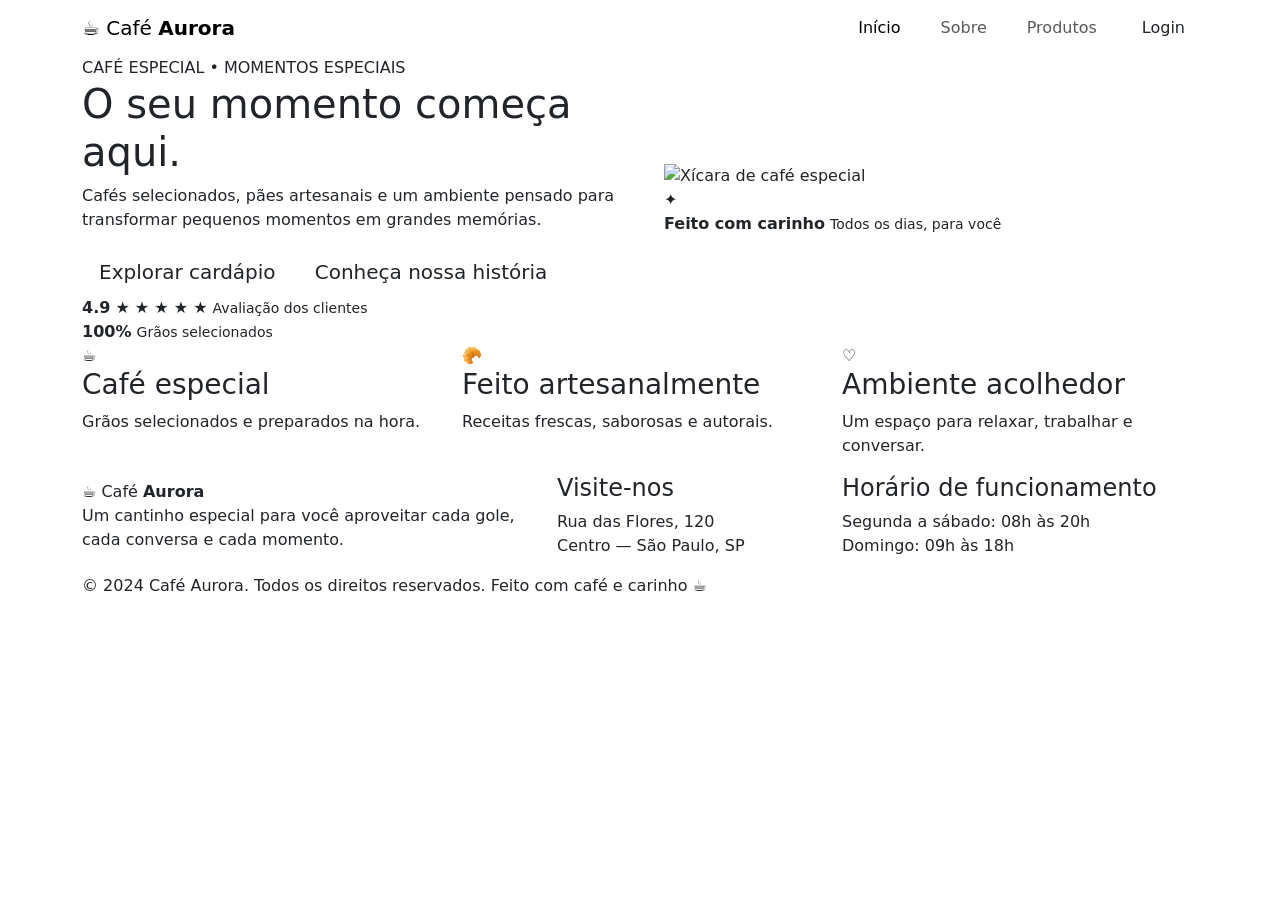
==== commit 945277eb: "fix: serve static assets on Spring Boot URL paths and allow public resources" ====
--- a/index.html
+++ b/index.html
@@ -12,7 +12,7 @@
   <link href="https://fonts.googleapis.com/css2?family=DM+Sans:wght@400;500;600;700&family=Playfair+Display:wght@600;700;800&display=swap" rel="stylesheet">
   <link href="https://cdn.jsdelivr.net/npm/bootstrap@5.3.8/dist/css/bootstrap.min.css" rel="stylesheet"
         integrity="sha384-sRIl4kxILFvY47J16cr9ZwB07vP4J8+LH7qKQnuqkuIAvNWLzeN8tE5YBujZqJLB" crossorigin="anonymous">
-  <link rel="stylesheet" href="./static/css/style.css">
+  <link rel="stylesheet" href="./css/style.css">
 </head>
 <body>
   <header class="site-header">
@@ -155,6 +155,7 @@
   <script src="https://cdn.jsdelivr.net/npm/bootstrap@5.3.8/dist/js/bootstrap.bundle.min.js"
     integrity="sha384-FKyoEForCGlyvwx9Hj09JcYn3nv7wiPVlz7YYwJrWVcXK/BmnVDxM+D2scQbITxI"
     crossorigin="anonymous"></script>
-  <script src="./static/js/auth.js"></script>
+  <script src="./js/api.js"></script>
+  <script src="./js/auth.js"></script>
 </body>
 </html>
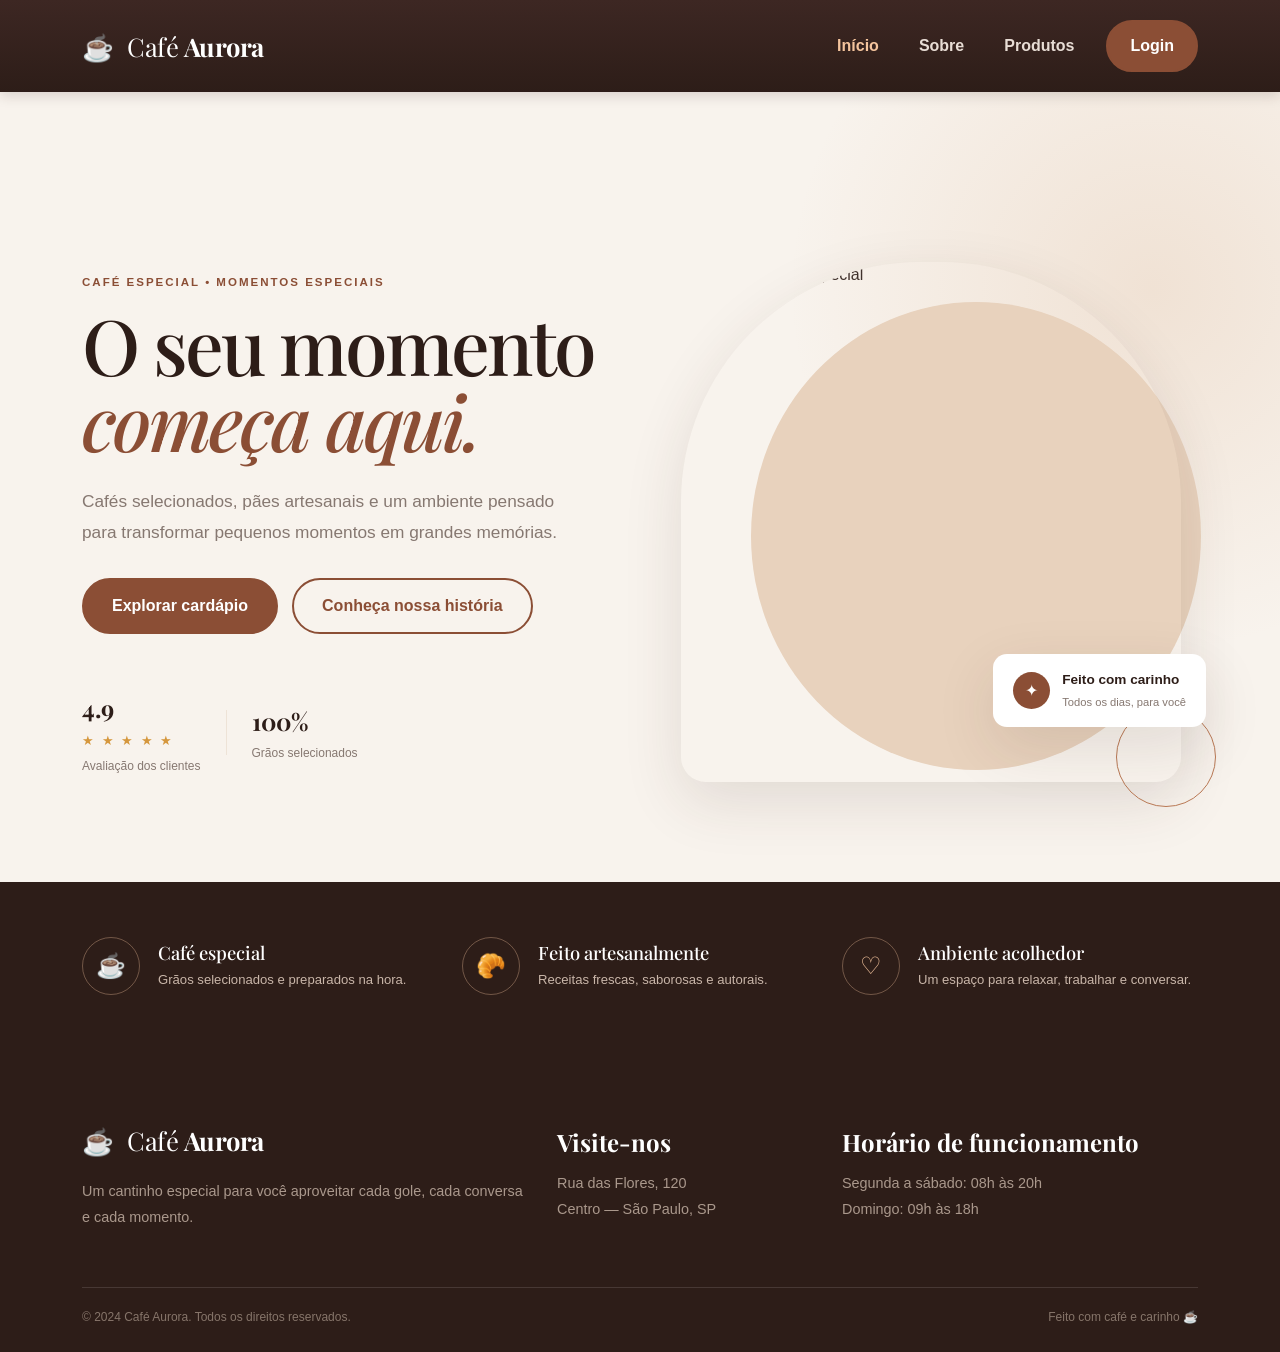
==== commit e859a0d6: "fix: restore admin and orders styling across static preview and Spring Boot" ====
--- a/index.html
+++ b/index.html
@@ -12,7 +12,7 @@
   <link href="https://fonts.googleapis.com/css2?family=DM+Sans:wght@400;500;600;700&family=Playfair+Display:wght@600;700;800&display=swap" rel="stylesheet">
   <link href="https://cdn.jsdelivr.net/npm/bootstrap@5.3.8/dist/css/bootstrap.min.css" rel="stylesheet"
         integrity="sha384-sRIl4kxILFvY47J16cr9ZwB07vP4J8+LH7qKQnuqkuIAvNWLzeN8tE5YBujZqJLB" crossorigin="anonymous">
-  <link rel="stylesheet" href="./css/style.css">
+  <link rel="stylesheet" href="./static/css/style.css">
 </head>
 <body>
   <header class="site-header">
@@ -155,7 +155,7 @@
   <script src="https://cdn.jsdelivr.net/npm/bootstrap@5.3.8/dist/js/bootstrap.bundle.min.js"
     integrity="sha384-FKyoEForCGlyvwx9Hj09JcYn3nv7wiPVlz7YYwJrWVcXK/BmnVDxM+D2scQbITxI"
     crossorigin="anonymous"></script>
-  <script src="./js/api.js"></script>
-  <script src="./js/auth.js"></script>
+  <script src="./static/js/api.js"></script>
+  <script src="./static/js/auth.js"></script>
 </body>
 </html>
--- a/static/css/style.css
+++ b/static/css/style.css
@@ -0,0 +1,720 @@
+:root {
+  --coffee-dark: #2d1d18;
+  --coffee: #8b4e35;
+  --coffee-light: #b97955;
+  --cream: #f8f3ed;
+  --cream-dark: #eee3d7;
+  --text: #40322c;
+  --muted: #867871;
+  --white: #ffffff;
+  --shadow: 0 20px 60px rgba(67, 42, 29, 0.12);
+}
+
+* {
+  margin: 0;
+  padding: 0;
+  box-sizing: border-box;
+}
+
+html {
+  scroll-behavior: smooth;
+}
+
+body {
+  font-family: "DM Sans", sans-serif;
+  background: var(--cream);
+  color: var(--text);
+  line-height: 1.6;
+}
+
+h1, h2, h3, h4, .navbar-brand {
+  font-family: "Playfair Display", serif;
+}
+
+img {
+  max-width: 100%;
+  height: auto;
+}
+
+a {
+  text-decoration: none;
+  color: inherit;
+}
+
+button, input, select, textarea {
+  font-family: inherit;
+}
+
+.site-header {
+  position: relative;
+  z-index: 100;
+  background: linear-gradient(to bottom, #3d2723 0%, #2d1d18 100%);
+  box-shadow: 0 4px 12px rgba(45, 29, 24, 0.15);
+}
+
+.navbar {
+  padding: 20px 0;
+}
+
+.navbar-brand {
+  color: var(--white) !important;
+  font-size: 1.6rem;
+  letter-spacing: -0.5px;
+}
+
+.navbar-brand:hover {
+  color: #f4c49d !important;
+}
+
+.brand-icon {
+  margin-right: 8px;
+}
+
+.nav-link {
+  color: #e8ddd5 !important;
+  font-weight: 600;
+  transition: color 0.3s ease;
+}
+
+.nav-link:hover,
+.nav-link.active {
+  color: #f4c49d !important;
+}
+
+.btn {
+  border-radius: 50px;
+  padding: 12px 22px;
+  font-weight: 700;
+  transition: all 0.3s ease;
+  border: none;
+}
+
+.btn-coffee {
+  background: var(--coffee);
+  color: var(--white);
+  border: 2px solid var(--coffee);
+}
+
+.btn-coffee:hover {
+  background: var(--coffee-dark);
+  border-color: var(--coffee-dark);
+  color: var(--white);
+}
+
+.btn-outline-coffee {
+  background: transparent;
+  border: 2px solid var(--coffee);
+  color: var(--coffee);
+}
+
+.btn-outline-coffee:hover {
+  background: var(--coffee);
+  color: var(--white);
+}
+
+.btn-sm {
+  padding: 8px 14px;
+  font-size: 0.8rem;
+}
+
+.btn-lg {
+  padding: 14px 28px;
+  font-size: 1rem;
+}
+
+.usuario-menu {
+  display: flex;
+  align-items: center;
+  gap: 10px;
+  padding: 8px 12px;
+  border-radius: 999px;
+  background: rgba(244, 196, 157, 0.15);
+  color: #f4c49d;
+  font-weight: 600;
+}
+
+.eyebrow {
+  display: inline-block;
+  margin-bottom: 16px;
+  color: var(--coffee);
+  font-size: 0.72rem;
+  font-weight: 800;
+  letter-spacing: 2px;
+  text-transform: uppercase;
+}
+
+.hero-section {
+  min-height: 780px;
+  padding: 170px 0 100px;
+  background:
+    radial-gradient(circle at 90% 25%, rgba(212, 165, 125, 0.22), transparent 28%),
+    var(--cream);
+}
+
+.hero-section h1 {
+  max-width: 580px;
+  color: var(--coffee-dark);
+  font-size: clamp(3.4rem, 6vw, 5.7rem);
+  line-height: 0.98;
+  letter-spacing: -3px;
+  margin-bottom: 20px;
+}
+
+.hero-section h1 span {
+  color: var(--coffee);
+  font-style: italic;
+}
+
+.hero-text {
+  max-width: 490px;
+  margin: 28px 0;
+  color: var(--muted);
+  font-size: 1.08rem;
+  line-height: 1.8;
+}
+
+.hero-buttons {
+  display: flex;
+  flex-wrap: wrap;
+  gap: 14px;
+  margin: 30px 0;
+}
+
+.hero-info {
+  display: flex;
+  align-items: center;
+  gap: 25px;
+  margin-top: 55px;
+}
+
+.hero-info div strong {
+  display: block;
+  color: var(--coffee-dark);
+  font-family: "Playfair Display", serif;
+  font-size: 1.5rem;
+}
+
+.hero-info div span {
+  color: #d5973d;
+  font-size: 0.8rem;
+  letter-spacing: 2px;
+}
+
+.hero-info div small {
+  display: block;
+  margin-top: 4px;
+  color: var(--muted);
+  font-size: 0.75rem;
+}
+
+.info-divider {
+  width: 1px;
+  height: 45px;
+  background: var(--cream-dark);
+}
+
+.hero-image-wrapper {
+  position: relative;
+  z-index: 1;
+  max-width: 500px;
+  margin: 0 auto;
+}
+
+.hero-image-wrapper::before {
+  position: absolute;
+  z-index: -1;
+  top: 40px;
+  right: -20px;
+  width: 90%;
+  height: 90%;
+  border-radius: 50%;
+  background: #e8d2bd;
+  content: "";
+}
+
+.hero-image {
+  width: 100%;
+  height: 520px;
+  border-radius: 240px 240px 25px 25px;
+  object-fit: cover;
+  box-shadow: var(--shadow);
+  display: block;
+}
+
+.decorative-circle {
+  position: absolute;
+  right: -35px;
+  bottom: -25px;
+  width: 100px;
+  height: 100px;
+  border: 1px solid var(--coffee-light);
+  border-radius: 50%;
+}
+
+.floating-card {
+  position: absolute;
+  right: -25px;
+  bottom: 55px;
+  display: flex;
+  align-items: center;
+  gap: 12px;
+  padding: 15px 20px;
+  border-radius: 14px;
+  background: var(--white);
+  box-shadow: var(--shadow);
+  z-index: 10;
+}
+
+.floating-icon {
+  display: grid;
+  width: 37px;
+  height: 37px;
+  color: var(--white);
+  background: var(--coffee);
+  border-radius: 50%;
+  place-items: center;
+  flex-shrink: 0;
+}
+
+.floating-card strong {
+  display: block;
+  color: var(--coffee-dark);
+  font-size: 0.85rem;
+}
+
+.floating-card small {
+  display: block;
+  margin-top: 3px;
+  color: var(--muted);
+  font-size: 0.7rem;
+}
+
+.features-section {
+  padding: 55px 0;
+  background: var(--coffee-dark);
+}
+
+.feature-card {
+  display: flex;
+  align-items: center;
+  gap: 18px;
+  color: var(--white);
+}
+
+.feature-icon {
+  display: grid;
+  flex-shrink: 0;
+  width: 58px;
+  height: 58px;
+  color: #f4c49d;
+  border: 1px solid rgba(244, 196, 157, 0.35);
+  border-radius: 50%;
+  font-size: 1.5rem;
+  place-items: center;
+}
+
+.feature-card h3 {
+  margin-bottom: 5px;
+  font-size: 1.15rem;
+  color: var(--white);
+}
+
+.feature-card p {
+  margin: 0;
+  color: #c9b6a9;
+  font-size: 0.82rem;
+}
+
+.site-footer {
+  background: var(--coffee-dark);
+  color: #d9c9be;
+  padding: 70px 0 25px;
+}
+
+.footer-brand {
+  display: inline-block;
+  margin-bottom: 18px;
+  color: var(--white) !important;
+}
+
+.site-footer p {
+  color: #aa988c;
+  line-height: 1.8;
+  font-size: 0.9rem;
+}
+
+.site-footer h4 {
+  color: var(--white);
+  margin-bottom: 15px;
+  font-weight: 700;
+}
+
+.footer-bottom {
+  display: flex;
+  justify-content: space-between;
+  gap: 20px;
+  margin-top: 40px;
+  padding-top: 20px;
+  border-top: 1px solid rgba(255, 255, 255, 0.12);
+  color: #86756a;
+  font-size: 0.75rem;
+}
+
+@media (max-width: 991px) {
+  .site-header {
+    position: relative;
+    background: linear-gradient(to bottom, #3d2723 0%, #2d1d18 100%);
+  }
+
+  .navbar {
+    padding: 18px 0;
+  }
+
+  .navbar-collapse {
+    padding-top: 20px;
+  }
+
+  .hero-section {
+    min-height: auto;
+    padding-top: 90px;
+  }
+
+  .hero-image-wrapper {
+    margin-top: 30px;
+  }
+
+  .nav-item .btn {
+    display: inline-block;
+    margin-top: 10px;
+  }
+}
+
+@media (max-width: 768px) {
+  .footer-bottom {
+    flex-direction: column;
+  }
+
+  .hero-info {
+    flex-direction: column;
+    gap: 15px;
+  }
+
+  .info-divider {
+    display: none;
+  }
+}
+
+@media (max-width: 576px) {
+  .hero-section {
+    padding: 70px 0;
+  }
+
+  .hero-section h1 {
+    font-size: 2.8rem;
+  }
+
+  .hero-image {
+    height: 390px;
+  }
+
+  .floating-card {
+    right: 5px;
+    bottom: 30px;
+  }
+}
+
+.sobre-main {
+  padding-top: 110px;
+}
+
+.sobre-hero,
+.historia-section,
+.ambiente-section,
+.localizacao-section,
+.memorial-section {
+  padding: 90px 0;
+}
+
+.sobre-hero {
+  background: linear-gradient(135deg, rgba(184, 122, 88, 0.08), rgba(255, 255, 255, 0));
+}
+
+.sobre-hero h1 {
+  font-size: clamp(2.8rem, 5vw, 4.4rem);
+  color: var(--coffee-dark);
+  line-height: 1.1;
+  margin-bottom: 20px;
+}
+
+.sobre-hero h1 span,
+.section-heading h2 span,
+.ambiente-section h2 span,
+.localizacao-section h2 span {
+  color: var(--coffee);
+  font-style: italic;
+}
+
+.sobre-hero p,
+.historia-section p,
+.ambiente-section p,
+.localizacao-section p,
+.memorial-section p {
+  color: var(--muted);
+  line-height: 1.8;
+  font-size: 1.02rem;
+}
+
+.hero-image-sobre,
+.ambiente-image,
+.mapa-box img {
+  width: 100%;
+  border-radius: 24px;
+  box-shadow: var(--shadow);
+  object-fit: cover;
+}
+
+.hero-image-sobre {
+  height: 420px;
+}
+
+.section-heading h2,
+.ambiente-section h2,
+.localizacao-section h2,
+.memorial-section h2 {
+  font-size: clamp(2.2rem, 4vw, 3.4rem);
+  color: var(--coffee-dark);
+  margin-bottom: 20px;
+}
+
+.lista-ambientes {
+  list-style: none;
+  padding: 0;
+  margin-top: 25px;
+}
+
+.lista-ambientes li {
+  position: relative;
+  padding-left: 28px;
+  margin-bottom: 14px;
+  color: var(--text);
+  font-weight: 500;
+}
+
+.lista-ambientes li::before {
+  position: absolute;
+  left: 0;
+  top: 8px;
+  width: 6px;
+  height: 6px;
+  border-radius: 50%;
+  background: var(--coffee);
+  content: "";
+}
+
+.mapa-box {
+  margin-top: 35px;
+  border-radius: 24px;
+  overflow: hidden;
+  box-shadow: var(--shadow);
+}
+
+.mapa-box img {
+  width: 100%;
+  height: 400px;
+  object-fit: cover;
+}
+
+.memorial-section {
+  padding: 90px 0 60px;
+  background: linear-gradient(135deg, rgba(184, 122, 88, 0.08), rgba(255, 255, 255, 0));
+}
+
+.memorial-grid {
+  display: grid;
+  grid-template-columns: repeat(auto-fit, minmax(280px, 1fr));
+  gap: 30px;
+  margin-top: 35px;
+}
+
+.memorial-card {
+  padding: 24px;
+  background: var(--white);
+  border-radius: 14px;
+  box-shadow: 0 2px 8px rgba(67, 42, 29, 0.06);
+  transition: transform 0.3s ease, box-shadow 0.3s ease;
+}
+
+.memorial-card:hover {
+  transform: translateY(-8px);
+  box-shadow: var(--shadow);
+}
+
+.memorial-card h3 {
+  margin-bottom: 10px;
+  color: var(--coffee-dark);
+  font-size: 1.2rem;
+}
+
+.memorial-card p {
+  margin: 0;
+  color: var(--muted);
+  font-size: 0.95rem;
+}
+
+/* SOBRE PAGE SECTIONS */
+.hero-section-secundaria {
+  background:
+    radial-gradient(circle at 90% 25%, rgba(212, 165, 125, 0.22), transparent 28%),
+    var(--cream);
+}
+
+.historia-section {
+  background: var(--cream);
+}
+
+.valores-section {
+  padding: 90px 0;
+  background: linear-gradient(135deg, rgba(184, 122, 88, 0.04), rgba(255, 255, 255, 0));
+}
+
+.valor-card {
+  padding: 28px;
+  background: var(--white);
+  border-radius: 14px;
+  box-shadow: 0 2px 8px rgba(67, 42, 29, 0.06);
+  transition: transform 0.3s ease, box-shadow 0.3s ease;
+}
+
+.valor-card:hover {
+  transform: translateY(-8px);
+  box-shadow: var(--shadow);
+}
+
+.valor-icon {
+  font-size: 2.5rem;
+  margin-bottom: 12px;
+}
+
+.valor-card h3 {
+  margin-bottom: 12px;
+  color: var(--coffee-dark);
+  font-size: 1.1rem;
+}
+
+.valor-card p {
+  margin: 0;
+  color: var(--muted);
+  font-size: 0.9rem;
+  line-height: 1.6;
+}
+
+.equipe-section {
+  padding: 90px 0;
+  background: var(--cream);
+}
+
+.team-card {
+  text-align: center;
+  transition: transform 0.3s ease;
+}
+
+.team-card:hover {
+  transform: translateY(-5px);
+}
+
+.team-image {
+  position: relative;
+  margin-bottom: 18px;
+  border-radius: 12px;
+  overflow: hidden;
+  height: 280px;
+}
+
+.team-image img {
+  width: 100%;
+  height: 100%;
+  object-fit: cover;
+  transition: transform 0.3s ease;
+}
+
+.team-card:hover .team-image img {
+  transform: scale(1.05);
+}
+
+.team-card h4 {
+  color: var(--coffee-dark);
+  margin-bottom: 5px;
+  font-size: 1.05rem;
+}
+
+.team-card .role {
+  color: var(--coffee);
+  font-weight: 700;
+  font-size: 0.85rem;
+  margin-bottom: 8px;
+}
+
+.team-card p.small {
+  margin: 0;
+  color: var(--muted);
+  font-size: 0.85rem;
+  line-height: 1.5;
+}
+
+.cta-section {
+  padding: 70px 0;
+  background: linear-gradient(135deg, rgba(184, 122, 88, 0.1), rgba(255, 255, 255, 0));
+}
+
+.cta-section h2 {
+  color: var(--coffee-dark);
+  margin-bottom: 15px;
+  font-size: clamp(2rem, 4vw, 2.8rem);
+}
+
+.cta-section .lead {
+  color: var(--muted);
+  font-size: 1.05rem;
+  margin-bottom: 25px;
+}
+
+/* Hero section secundária (Sobre) */
+#hero-sobre {
+  padding: 120px 0 80px;
+}
+
+#hero-sobre h1 {
+  color: var(--coffee-dark);
+  font-size: clamp(2.8rem, 5vw, 4rem);
+  margin-bottom: 20px;
+}
+
+#hero-sobre .hero-text {
+  max-width: 600px;
+  color: var(--muted);
+  font-size: 1.05rem;
+}
+
+.historia-image-wrapper {
+  border-radius: 20px;
+  overflow: hidden;
+  box-shadow: var(--shadow);
+}
+
+.historia-image {
+  width: 100%;
+  height: 450px;
+  object-fit: cover;
+  display: block;
+}
+
+.historia-section h2 {
+  color: var(--coffee-dark);
+  margin-bottom: 20px;
+  font-size: 2.2rem;
+}
+
+.historia-section p {
+  color: var(--muted);
+  line-height: 1.8;
+}
